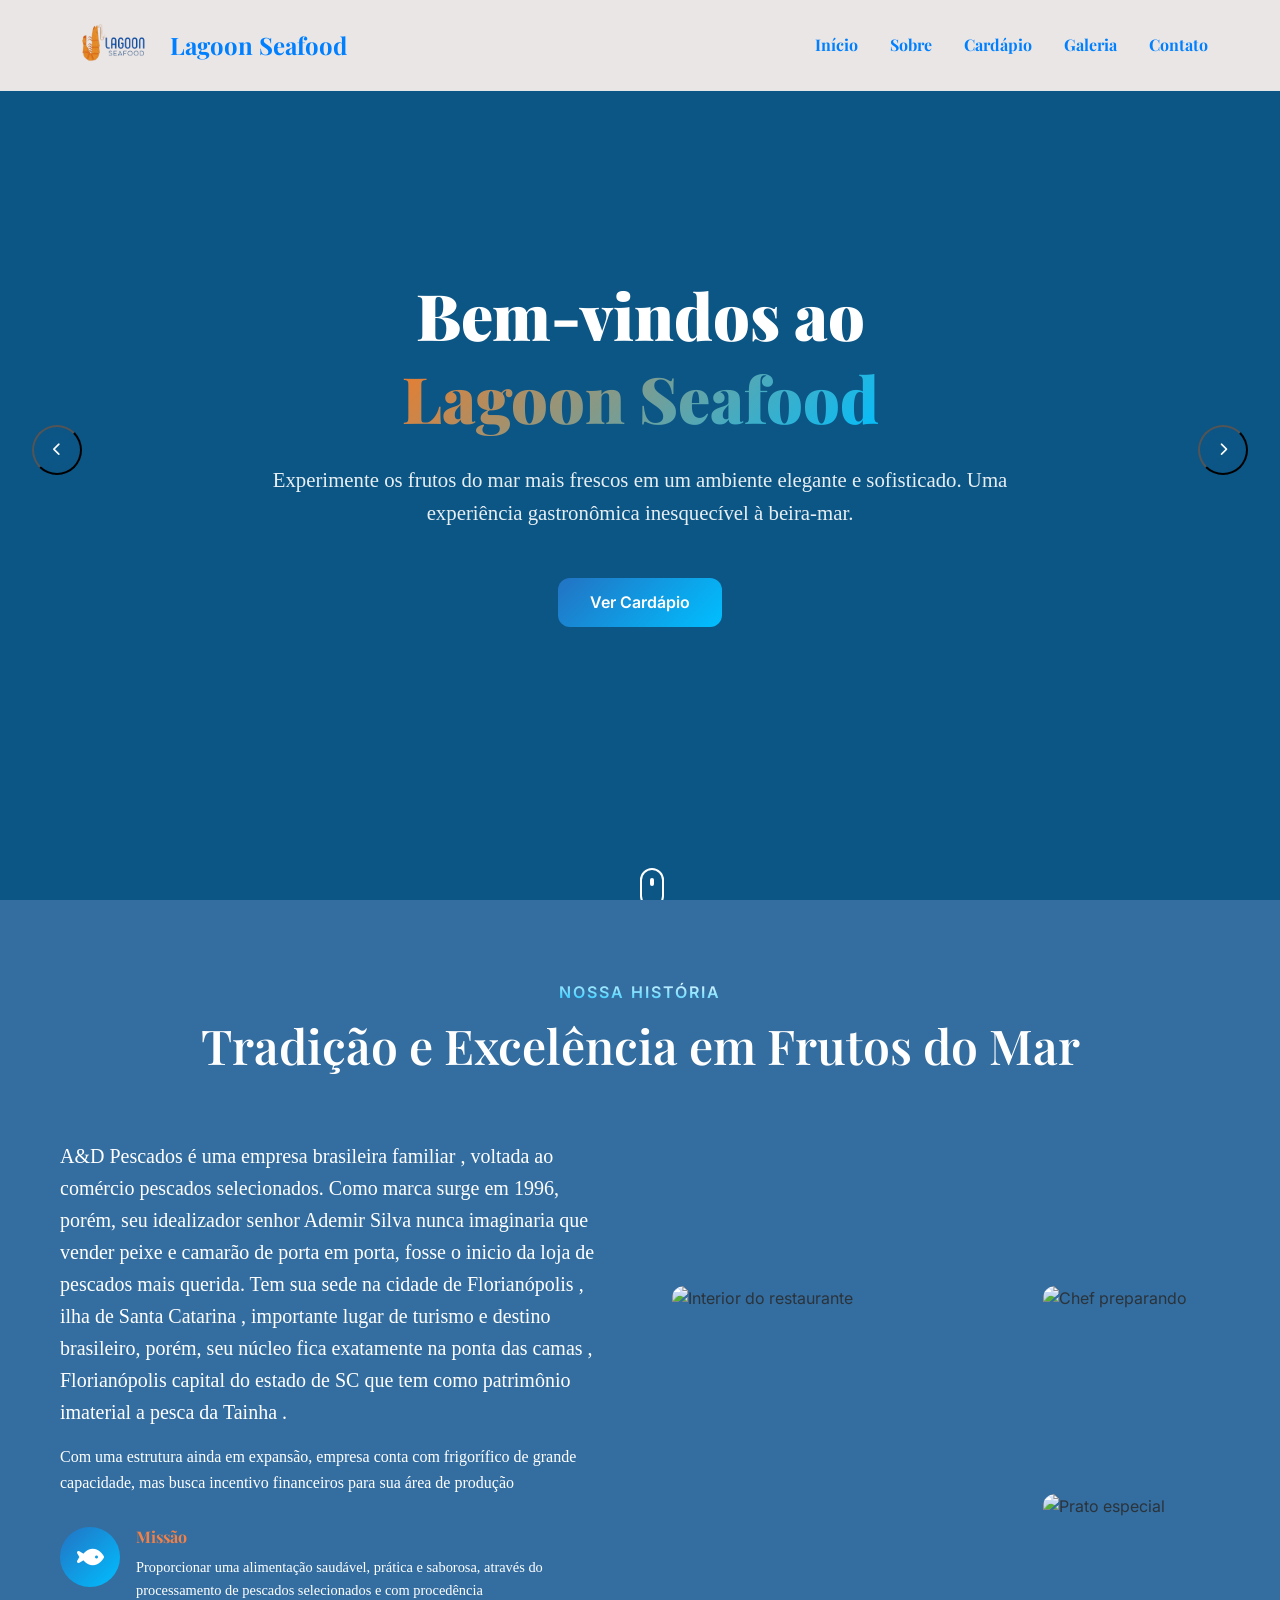
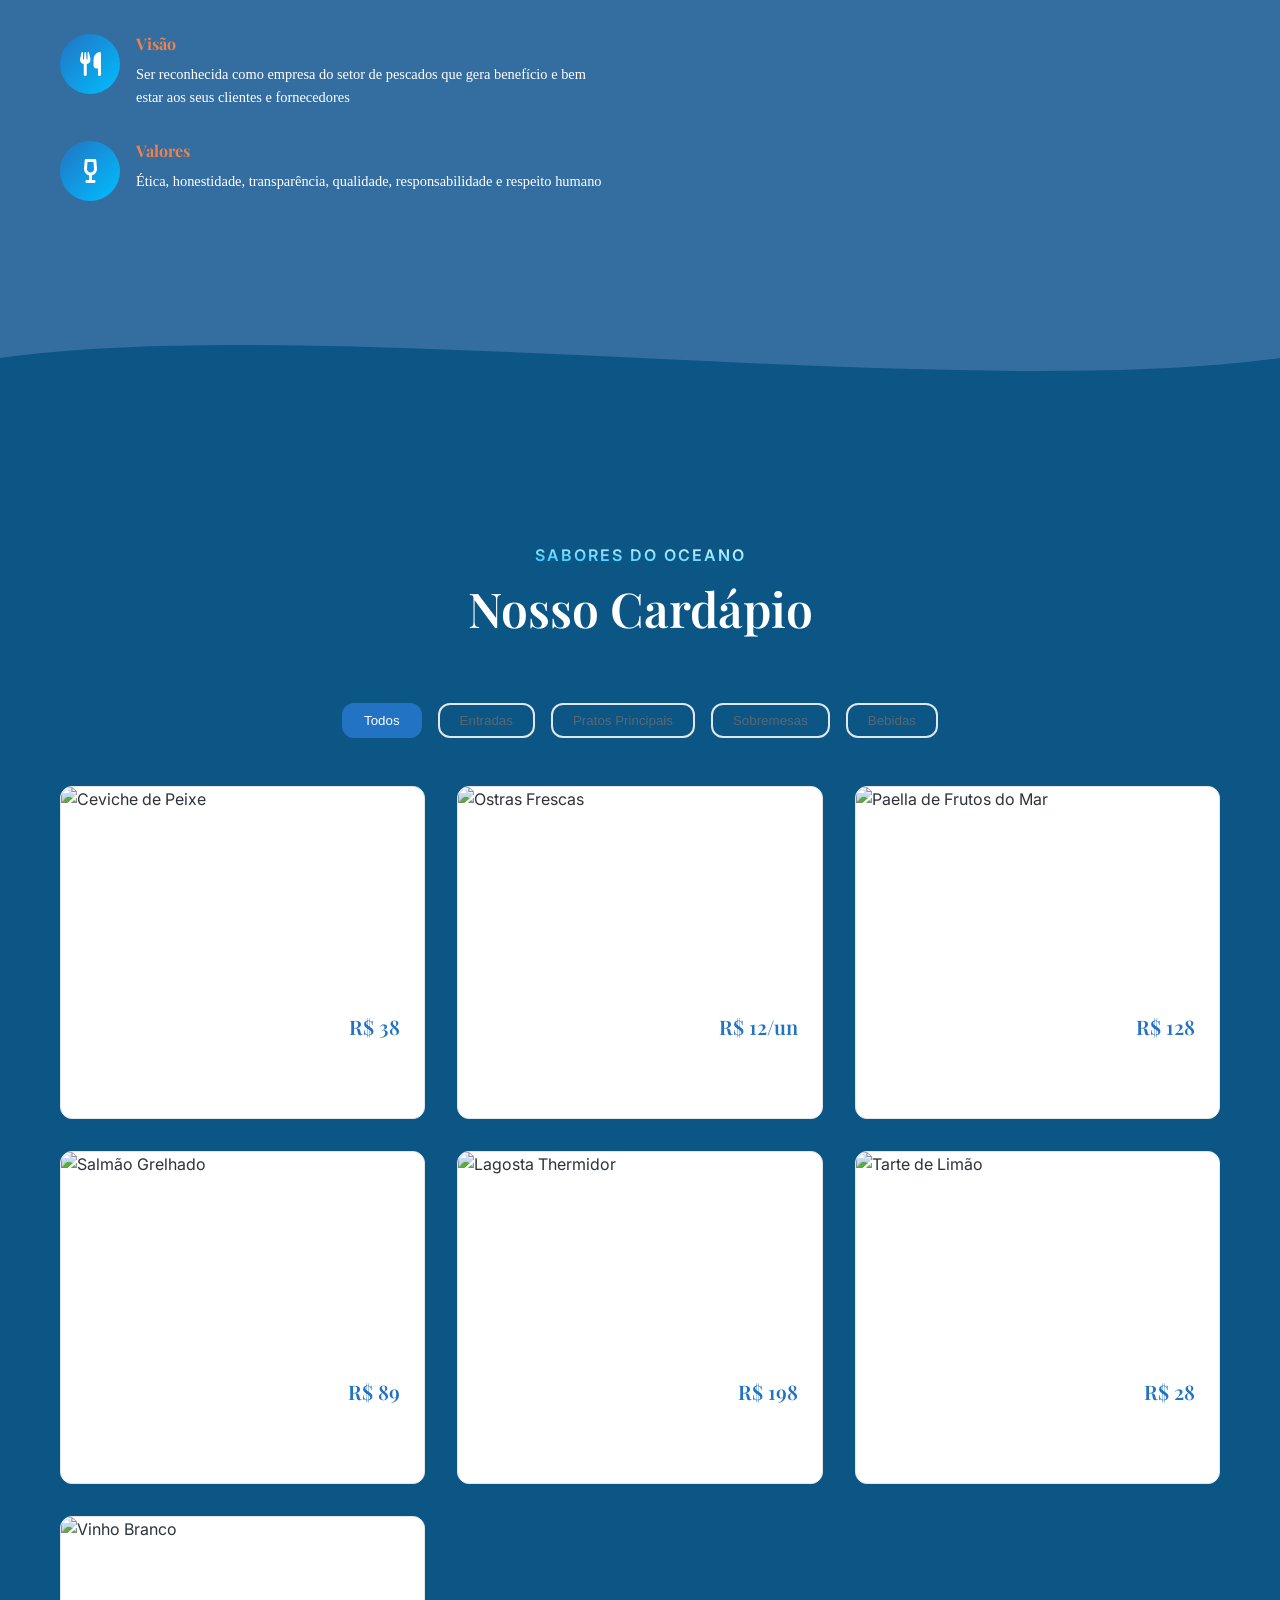
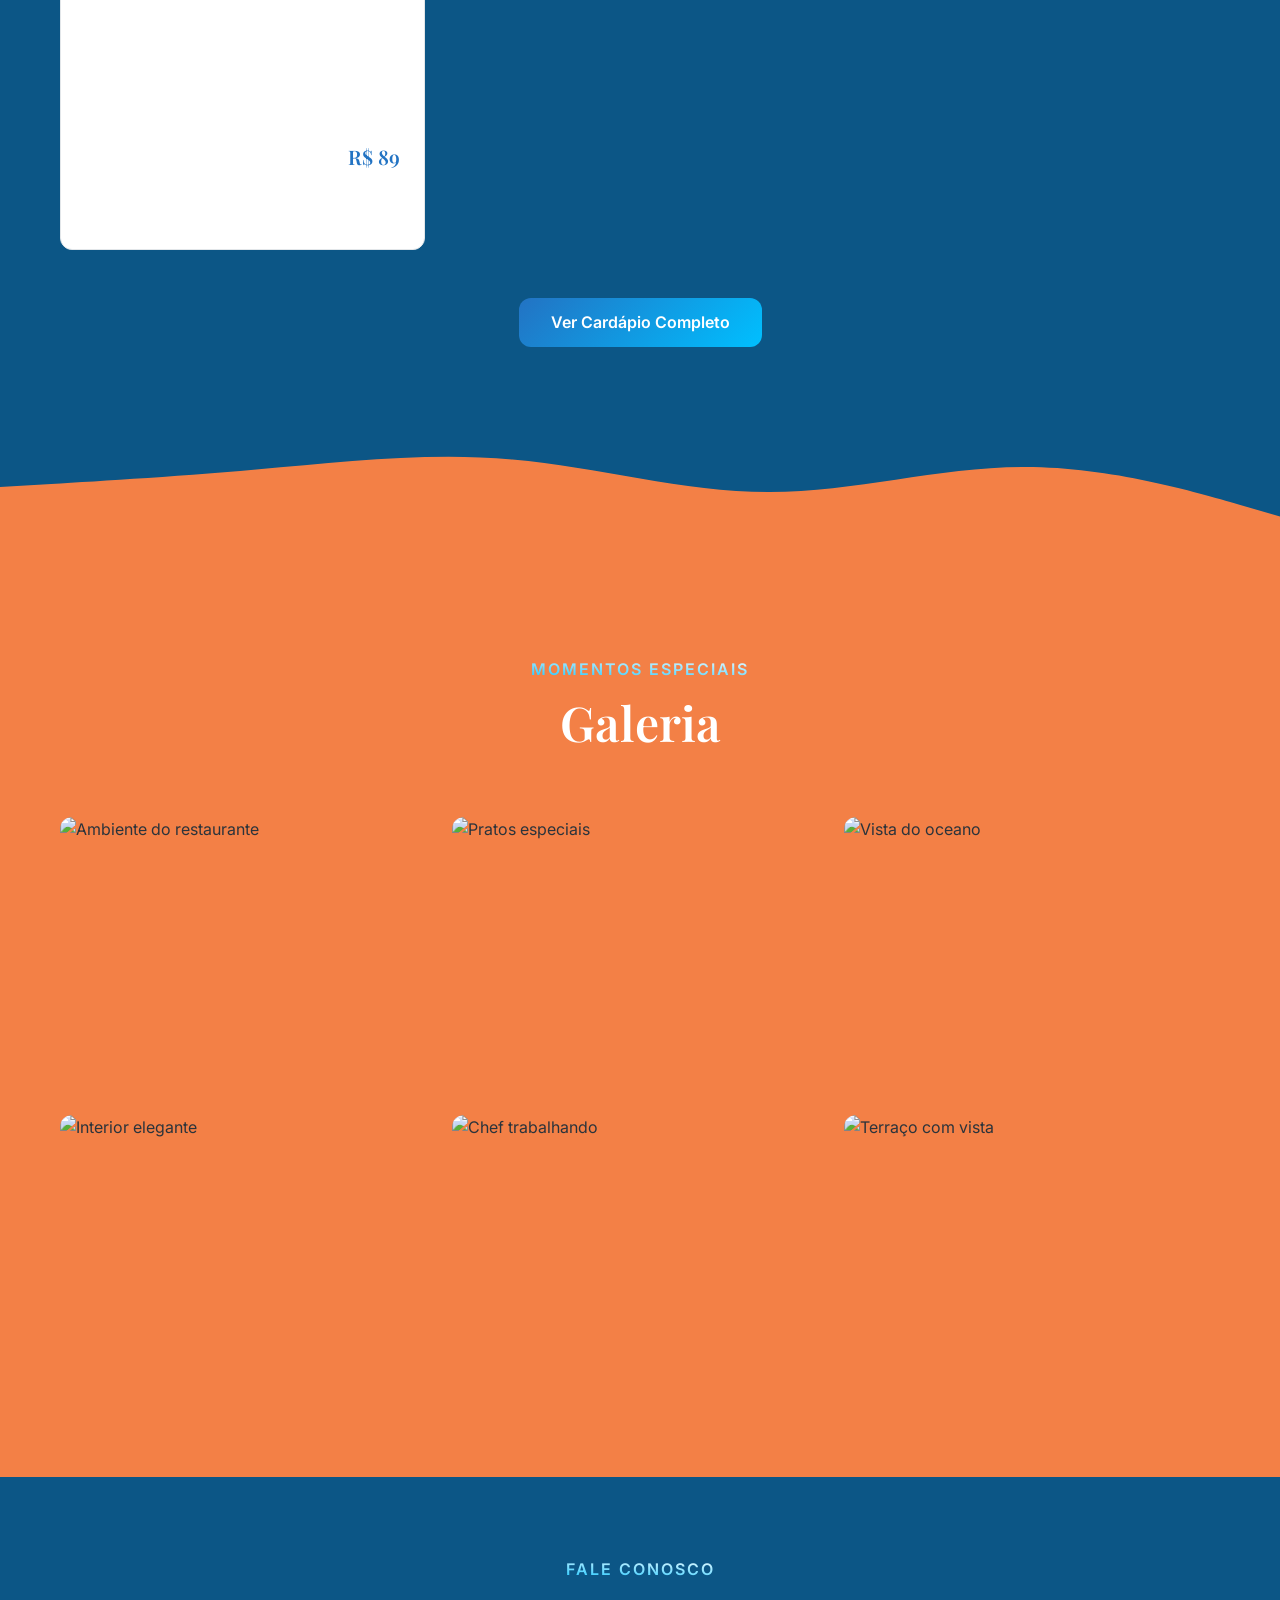
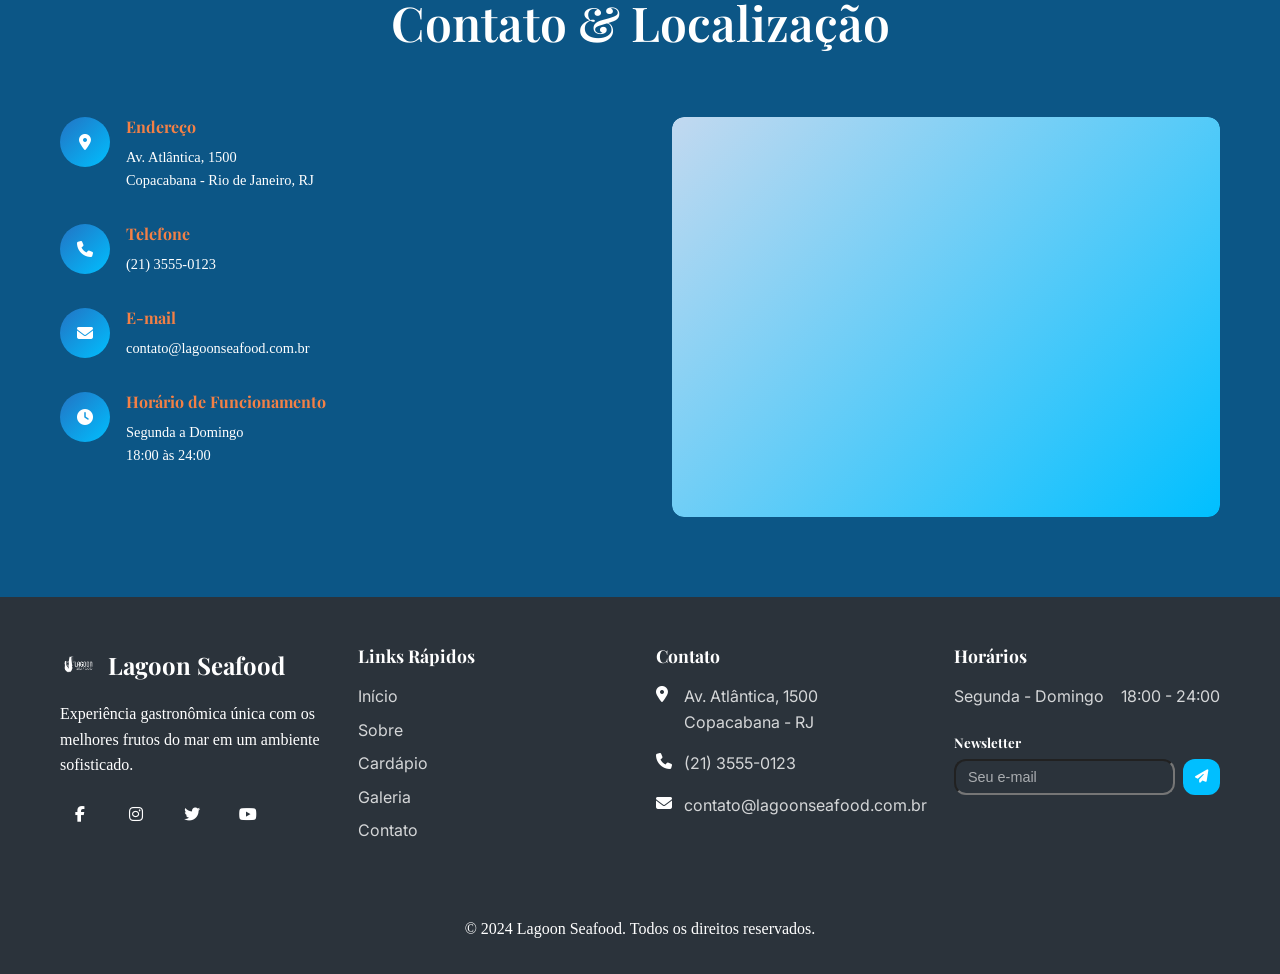
==== LagoonSeafood_1.5/index.html @ 3d6ae630 "Add files via upload" ====
<!DOCTYPE html>
<html lang="pt-BR">

<head>
    <meta charset="UTF-8">
    <meta name="viewport" content="width=device-width, initial-scale=1.0">
    <title>Lagoon Seafood - Restaurante de Frutos do Mar</title>
    <meta name="description"
        content="Lagoon Seafood - Os melhores frutos do mar frescos em um ambiente elegante e acolhedor.">

    <!-- Fonts -->
    <link rel="preconnect" href="https://fonts.googleapis.com">
    <link rel="preconnect" href="https://fonts.gstatic.com" crossorigin>
    <link
        href="https://fonts.googleapis.com/css2?family=Playfair+Display:wght@400;500;600;700&family=Inter:wght@300;400;500;600&display=swap"
        rel="stylesheet">

    <!-- Icons -->
    <link rel="stylesheet" href="https://cdnjs.cloudflare.com/ajax/libs/font-awesome/6.4.0/css/all.min.css">

    <!-- AOS Animation Library -->
    <link href="https://unpkg.com/aos@2.3.1/dist/aos.css" rel="stylesheet">

    <!-- Custom Styles -->
    <link rel="stylesheet" href="style.css">
</head>

<body>
    <!-- Loading Screen -->
    <div id="loading-screen">
        <div class="loading-content">
            <div class="loading-logo">
                <img src="LagoonLogo.png.png" alt="Lagoon Seafood">
            </div>
            <div class="loading-spinner"></div>
        </div>
    </div>

    <!-- Navigation -->
    <nav class="navbar" id="navbar">
        <div class="nav-container">
            <div class="nav-logo">
                <img src="LagoonLogo.png.png" alt="Lagoon Seafood">
                <span>Lagoon Seafood</span>
            </div>

            <ul class="nav-menu" id="nav-menu">
                <li class="nav-item">
                    <a href="#home" class="nav-link">Início</a>
                </li>
                <li class="nav-item">
                    <a href="#about" class="nav-link">Sobre</a>
                </li>
                <li class="nav-item">
                    <a href="#menu" class="nav-link">Cardápio</a>
                </li>
                <li class="nav-item">
                    <a href="#gallery" class="nav-link">Galeria</a>
                </li>
                <li class="nav-item">
                    <a href="#contact" class="nav-link">Contato</a>
                </li>

            </ul>

            <div class="hamburger" id="hamburger">
                <span class="bar"></span>
                <span class="bar"></span>
                <span class="bar"></span>
            </div>
        </div>
    </nav>

    <!-- Hero Section -->
    <section id="home" class="hero">
        <div class="hero-carousel">
            <div class="carousel-container">

                <div class="carousel-slide">
                    <div class="hero-bg"
                        style="background-image: url('https://images.unsplash.com/photo-1519708227418-c8fd9a32b7a2?ixlib=rb-1.2.1&auto=format&fit=crop&w=1350&q=80')">
                    </div>
                    <div class="hero-overlay"></div>
                </div>
                <div class="carousel-slide">
                    <div class="hero-bg"
                        style="background-image: url('https://images.unsplash.com/photo-1414235077428-338989a2e8c0?ixlib=rb-4.0.3&auto=format&fit=crop&w=1920&q=80')">
                    </div>
                    <div class="hero-overlay"></div>
                </div>
            </div>

            <div class="carousel-controls">
                <button class="carousel-btn prev-btn" id="prev-btn">
                    <i class="fas fa-chevron-left"></i>
                </button>
                <button class="carousel-btn next-btn" id="next-btn">
                    <i class="fas fa-chevron-right"></i>
                </button>
            </div>

            <div class="carousel-indicators">
                <span class="indicator active" data-slide="0"></span>
                <span class="indicator" data-slide="1"></span>
                <span class="indicator" data-slide="2"></span>
            </div>
        </div>

        <div class="hero-content">
            <div class="hero-text" data-aos="fade-up" data-aos-delay="200">
                <h1>Bem-vindos ao<br><span class="accent">Lagoon Seafood</span></h1>
                <p>Experimente os frutos do mar mais frescos em um ambiente elegante e sofisticado. Uma experiência
                    gastronômica inesquecível à beira-mar.</p>
                <div class="hero-buttons">
                    <a href="#menu" class="btn btn-primary">Ver Cardápio</a>
                </div>
            </div>
        </div>

        <div class="scroll-indicator" data-aos="fade-up" data-aos-delay="800">
            <div class="scroll-mouse">
                <div class="scroll-wheel"></div>
            </div>
        </div>
    </section>

    <!-- About Section -->
    <section id="about" class="about-section">
        <div class="container">
            <div class="section-header" data-aos="fade-up">
                <span class="section-subtitle">Nossa História</span>
                <h2>Tradição e Excelência em Frutos do Mar</h2>
            </div>

            <div class="about-content">
                <div class="about-text" data-aos="fade-right">
                    <p class="lead">A&D Pescados é uma empresa brasileira familiar , voltada ao comércio pescados
                        selecionados. Como marca surge em 1996, porém, seu idealizador senhor Ademir
                        Silva nunca imaginaria que vender peixe e camarão de porta em porta, fosse o
                        inicio da loja de pescados mais querida. Tem sua sede na cidade de Florianópolis ,
                        ilha de Santa Catarina , importante lugar de turismo e destino brasileiro, porém,
                        seu núcleo fica exatamente na ponta das camas , Florianópolis capital do estado de
                        SC que tem como patrimônio imaterial a pesca da Tainha .</p>

                    <p>Com uma estrutura ainda em expansão, empresa conta com frigorífico de grande
                        capacidade, mas busca incentivo financeiros para sua área de produção</p>

                    <div class="about-features">
                        <div class="feature-item">
                            <div class="feature-icon">
                                <i class="fas fa-fish"></i>
                            </div>
                            <div class="feature-content">
                                <h4>Missão</h4>
                                <p>Proporcionar uma alimentação saudável, prática e saborosa, através do processamento
                                    de pescados
                                    selecionados e com procedência</p>
                            </div>
                        </div>



                        <div class="feature-item">
                            <div class="feature-icon">
                                <i class="fas fa-utensils"></i>
                            </div>
                            <div class="feature-content">
                                <h4>Visão</h4>
                                <p>Ser reconhecida como empresa do setor de pescados que gera benefício e bem estar aos
                                    seus clientes e
                                    fornecedores</p>
                            </div>
                        </div>

                        <div class="feature-item">
                            <div class="feature-icon">
                                <i class="fas fa-wine-glass-alt"></i>
                            </div>
                            <div class="feature-content">
                                <h4>Valores</h4>
                                <p>Ética, honestidade, transparência, qualidade, responsabilidade e respeito humano</p>
                            </div>
                        </div>
                    </div>
                </div>


                <div class="about-images" data-aos="fade-left">
                    <div class="image-grid">
                        <div class="image-item large">
                            <img src="https://images.unsplash.com/photo-1517248135467-4c7edcad34c4?ixlib=rb-4.0.3&auto=format&fit=crop&w=600&q=80"
                                alt="Interior do restaurante">
                        </div>
                        <div class="image-item">
                            <img src="https://images.unsplash.com/photo-1571091718767-18b5b1457add?ixlib=rb-4.0.3&auto=format&fit=crop&w=400&q=80"
                                alt="Chef preparando">
                        </div>
                        <div class="image-item">
                            <img src="https://images.unsplash.com/photo-1544025162-d76694265947?ixlib=rb-4.0.3&auto=format&fit=crop&w=400&q=80"
                                alt="Prato especial">
                        </div>
                    </div>
                </div>
            </div>
        </div>
    </section>


    <!-- <div class="wave-container">
        <svg xmlns="http://www.w3.org/2000/svg" viewBox="0 0 1440 320" preserveAspectRatio="none">
            <path fill="#0c5686" fill-opacity="1"
                d="M0,192L48,197.3C96,203,192,213,288,229.3C384,245,480,267,576,250.7C672,235,768,181,864,181.3C960,181,1056,235,1152,234.7C1248,235,1344,181,1392,154.7L1440,128L1440,320L1392,320C1344,320,1248,320,1152,320C1056,320,960,320,864,320C768,320,672,320,576,320C480,320,384,320,288,320C192,320,96,320,48,320L0,320Z">
            </path>
        </svg>
    </div> -->
    <div class="ocean">
        <div class="wave-wrapper">
            <svg class="wave" viewBox="0 0 1200 100" preserveAspectRatio="none">
                <path d="M0,30 C300,0 900,60 1200,30 V100 H0 Z" fill="#0c5686" />
            </svg>
            <svg class="wave" viewBox="0 0 1200 100" preserveAspectRatio="none">
                <path d="M0,30 C300,0 900,60 1200,30 V100 H0 Z" fill="#0c5686" />
            </svg>
        </div>
    </div>

    <!-- Menu Section -->
    <section id="menu" class="menu-section">
        <div class="container">
            <div class="section-header" data-aos="fade-up">
                <span class="section-subtitle">Sabores do Oceano</span>
                <h2>Nosso Cardápio</h2>
            </div>

            <div class="menu-filters" data-aos="fade-up" data-aos-delay="200">
                <button class="filter-btn active" data-filter="all">Todos</button>
                <button class="filter-btn" data-filter="appetizers">Entradas</button>
                <button class="filter-btn" data-filter="mains">Pratos Principais</button>
                <button class="filter-btn" data-filter="desserts">Sobremesas</button>
                <button class="filter-btn" data-filter="drinks">Bebidas</button>
            </div>

            <div class="menu-grid" id="menu-grid">
                <!-- Entradas -->
                <div class="menu-item" data-category="appetizers" data-aos="fade-up">
                    <div class="menu-image">
                        <img src="https://images.unsplash.com/photo-1565299624946-b28f40a0ca4b?ixlib=rb-4.0.3&auto=format&fit=crop&w=400&q=80"
                            alt="Ceviche de Peixe">
                    </div>
                    <div class="menu-content">
                        <div class="menu-header">
                            <h3>Ceviche de Peixe</h3>
                            <span class="price">R$ 38</span>
                        </div>
                        <p>Peixe fresco marinado em limão, cebola roxa, pimenta e coentro</p>
                    </div>
                </div>

                <div class="menu-item" data-category="appetizers" data-aos="fade-up" data-aos-delay="100">
                    <div class="menu-image">
                        <img src="https://images.unsplash.com/photo-1559847844-5315695dadae?ixlib=rb-4.0.3&auto=format&fit=crop&w=400&q=80"
                            alt="Ostras Frescas">
                    </div>
                    <div class="menu-content">
                        <div class="menu-header">
                            <h3>Ostras Frescas</h3>
                            <span class="price">R$ 12/un</span>
                        </div>
                        <p>Ostras selecionadas servidas com molho mignonette e limão</p>
                    </div>
                </div>

                <!-- Pratos Principais -->
                <div class="menu-item" data-category="mains" data-aos="fade-up" data-aos-delay="200">
                    <div class="menu-image">
                        <img src="https://images.unsplash.com/photo-1558618047-3c8c76ca7d13?ixlib=rb-4.0.3&auto=format&fit=crop&w=400&q=80"
                            alt="Paella de Frutos do Mar">
                    </div>
                    <div class="menu-content">
                        <div class="menu-header">
                            <h3>Paella de Frutos do Mar</h3>
                            <span class="price">R$ 128</span>
                        </div>
                        <p>Arroz bomba com camarões, lulas, mexilhões e açafrão</p>
                    </div>
                </div>

                <div class="menu-item" data-category="mains" data-aos="fade-up" data-aos-delay="300">
                    <div class="menu-image">
                        <img src="https://images.unsplash.com/photo-1535399831218-d5bd36d1a6b3?ixlib=rb-4.0.3&auto=format&fit=crop&w=400&q=80"
                            alt="Salmão Grelhado">
                    </div>
                    <div class="menu-content">
                        <div class="menu-header">
                            <h3>Salmão Grelhado</h3>
                            <span class="price">R$ 89</span>
                        </div>
                        <p>Salmão fresco grelhado com risotto de limão siciliano e aspargos</p>
                    </div>
                </div>

                <div class="menu-item" data-category="mains" data-aos="fade-up" data-aos-delay="400">
                    <div class="menu-image">
                        <img src="https://images.unsplash.com/photo-1632778149955-e80f8ceca2e8?ixlib=rb-4.0.3&auto=format&fit=crop&w=400&q=80"
                            alt="Lagosta Thermidor">
                    </div>
                    <div class="menu-content">
                        <div class="menu-header">
                            <h3>Lagosta Thermidor</h3>
                            <span class="price">R$ 198</span>
                        </div>
                        <p>Lagosta gratinada com molho cremoso de conhaque e queijo gruyère</p>
                    </div>
                </div>

                <!-- Sobremesas -->
                <div class="menu-item" data-category="desserts" data-aos="fade-up" data-aos-delay="500">
                    <div class="menu-image">
                        <img src="https://images.unsplash.com/photo-1551024506-0bccd828d307?ixlib=rb-4.0.3&auto=format&fit=crop&w=400&q=80"
                            alt="Tarte de Limão">
                    </div>
                    <div class="menu-content">
                        <div class="menu-header">
                            <h3>Tarte de Limão</h3>
                            <span class="price">R$ 28</span>
                        </div>
                        <p>Torta crocante com creme de limão e merengue italiano</p>
                    </div>
                </div>

                <!-- Bebidas -->
                <div class="menu-item" data-category="drinks" data-aos="fade-up" data-aos-delay="600">
                    <div class="menu-image">
                        <img src="https://images.unsplash.com/photo-1587223962930-cb7f31384c19?ixlib=rb-4.0.3&auto=format&fit=crop&w=400&q=80"
                            alt="Vinho Branco">
                    </div>
                    <div class="menu-content">
                        <div class="menu-header">
                            <h3>Vinho Branco Seleção</h3>
                            <span class="price">R$ 89</span>
                        </div>
                        <p>Seleção especial de vinhos brancos que harmonizam perfeitamente</p>
                    </div>
                </div>
            </div>

            <div class="menu-cta" data-aos="fade-up" data-aos-delay="700">
                <a href="#" class="btn btn-primary">Ver Cardápio Completo</a>
            </div>
        </div>
    </section>

    <!-- Ondas no final do site (antes do footer) -->
    <div class="wave-container wave-container-galeria">
        <svg xmlns="http://www.w3.org/2000/svg" viewBox="0 0 1440 320" preserveAspectRatio="none">
            <path fill="#0c5686" fill-opacity="1"
                d="M0,192L48,197.3C96,203,192,213,288,229.3C384,245,480,267,576,250.7C672,235,768,181,864,181.3C960,181,1056,235,1152,234.7C1248,235,1344,181,1392,154.7L1440,128L1440,320L1392,320C1344,320,1248,320,1152,320C1056,320,960,320,864,320C768,320,672,320,576,320C480,320,384,320,288,320C192,320,96,320,48,320L0,320Z">
            </path>
        </svg>
    </div>

    <!-- Gallery Section -->
    <section id="gallery" class="gallery-section">
        <div class="container">
            <div class="section-header" data-aos="fade-up">
                <span class="section-subtitle">Momentos Especiais</span>
                <h2>Galeria</h2>
            </div>

            <div class="gallery-grid" data-aos="fade-up" data-aos-delay="200">
                <div class="gallery-item" data-aos="zoom-in" data-aos-delay="100">
                    <img src="https://images.unsplash.com/photo-1414235077428-338989a2e8c0?ixlib=rb-4.0.3&auto=format&fit=crop&w=400&q=80"
                        alt="Ambiente do restaurante">
                    <div class="gallery-overlay">
                        <i class="fas fa-search-plus"></i>
                    </div>
                </div>

                <div class="gallery-item" data-aos="zoom-in" data-aos-delay="200">
                    <img src="https://images.unsplash.com/photo-1551218808-94e220e084d2?ixlib=rb-4.0.3&auto=format&fit=crop&w=400&q=80"
                        alt="Pratos especiais">
                    <div class="gallery-overlay">
                        <i class="fas fa-search-plus"></i>
                    </div>
                </div>

                <div class="gallery-item" data-aos="zoom-in" data-aos-delay="300">
                    <img src="https://images.unsplash.com/photo-1559329007-40df8cd54bbd?ixlib=rb-4.0.3&auto=format&fit=crop&w=400&q=80"
                        alt="Vista do oceano">
                    <div class="gallery-overlay">
                        <i class="fas fa-search-plus"></i>
                    </div>
                </div>

                <div class="gallery-item" data-aos="zoom-in" data-aos-delay="400">
                    <img src="https://images.unsplash.com/photo-1517248135467-4c7edcad34c4?ixlib=rb-4.0.3&auto=format&fit=crop&w=400&q=80"
                        alt="Interior elegante">
                    <div class="gallery-overlay">
                        <i class="fas fa-search-plus"></i>
                    </div>
                </div>

                <div class="gallery-item" data-aos="zoom-in" data-aos-delay="500">
                    <img src="https://images.unsplash.com/photo-1544025162-d76694265947?ixlib=rb-4.0.3&auto=format&fit=crop&w=400&q=80"
                        alt="Chef trabalhando">
                    <div class="gallery-overlay">
                        <i class="fas fa-search-plus"></i>
                    </div>
                </div>

                <div class="gallery-item" data-aos="zoom-in" data-aos-delay="600">
                    <img src="https://images.unsplash.com/photo-1571091718767-18b5b1457add?ixlib=rb-4.0.3&auto=format&fit=crop&w=400&q=80"
                        alt="Terraço com vista">
                    <div class="gallery-overlay">
                        <i class="fas fa-search-plus"></i>
                    </div>
                </div>
            </div>
        </div>
    </section>

    <!-- Contact & Reservation Section -->
    <section id="contact" class="contact-section">
        <div class="container">
            <div class="section-header" data-aos="fade-up">
                <span class="section-subtitle">Fale Conosco</span>
                <h2>Contato & Localização</h2>
            </div>

            <div class="contact-content">
                <div class="contact-info" data-aos="fade-right">
                    <div class="info-item">
                        <div class="info-icon">
                            <i class="fas fa-map-marker-alt"></i>
                        </div>
                        <div class="info-content">
                            <h4>Endereço</h4>
                            <p>Av. Atlântica, 1500<br>Copacabana - Rio de Janeiro, RJ</p>
                        </div>
                    </div>

                    <div class="info-item">
                        <div class="info-icon">
                            <i class="fas fa-phone"></i>
                        </div>
                        <div class="info-content">
                            <h4>Telefone</h4>
                            <p>(21) 3555-0123</p>
                        </div>
                    </div>

                    <div class="info-item">
                        <div class="info-icon">
                            <i class="fas fa-envelope"></i>
                        </div>
                        <div class="info-content">
                            <h4>E-mail</h4>
                            <p>contato@lagoonseafood.com.br</p>
                        </div>
                    </div>

                    <div class="info-item">
                        <div class="info-icon">
                            <i class="fas fa-clock"></i>
                        </div>
                        <div class="info-content">
                            <h4>Horário de Funcionamento</h4>
                            <p>Segunda a Domingo<br>18:00 às 24:00</p>
                        </div>
                    </div>
                </div>

                <div class="contact-map" data-aos="fade-left">
                    <div id="map"></div>
                </div>
            </div>
        </div>
    </section>


    <!-- Footer -->
    <footer class="footer">
        <div class="container">
            <div class="footer-content">
                <div class="footer-section">
                    <div class="footer-logo">
                        <img src="LagoonLogo.png.png" alt="Lagoon Seafood">
                        <span>Lagoon Seafood</span>
                    </div>
                    <p>Experiência gastronômica única com os melhores frutos do mar em um ambiente sofisticado.</p>
                    <div class="social-links">
                        <a href="#" class="social-link"><i class="fab fa-facebook-f"></i></a>
                        <a href="#" class="social-link"><i class="fab fa-instagram"></i></a>
                        <a href="#" class="social-link"><i class="fab fa-twitter"></i></a>
                        <a href="#" class="social-link"><i class="fab fa-youtube"></i></a>
                    </div>
                </div>

                <div class="footer-section">
                    <h4>Links Rápidos</h4>
                    <ul>
                        <li><a href="#home">Início</a></li>
                        <li><a href="#about">Sobre</a></li>
                        <li><a href="#menu">Cardápio</a></li>
                        <li><a href="#gallery">Galeria</a></li>
                        <li><a href="#contact">Contato</a></li>
                    </ul>
                </div>

                <div class="footer-section">
                    <h4>Contato</h4>
                    <div class="contact-item">
                        <i class="fas fa-map-marker-alt"></i>
                        <span>Av. Atlântica, 1500<br>Copacabana - RJ</span>
                    </div>
                    <div class="contact-item">
                        <i class="fas fa-phone"></i>
                        <span>(21) 3555-0123</span>
                    </div>
                    <div class="contact-item">
                        <i class="fas fa-envelope"></i>
                        <span>contato@lagoonseafood.com.br</span>
                    </div>
                </div>

                <div class="footer-section">
                    <h4>Horários</h4>
                    <div class="hours-item">
                        <span class="day">Segunda - Domingo</span>
                        <span class="time">18:00 - 24:00</span>
                    </div>
                    <div class="newsletter">
                        <h5>Newsletter</h5>
                        <form class="newsletter-form">
                            <input type="email" placeholder="Seu e-mail">
                            <button type="submit"><i class="fas fa-paper-plane"></i></button>
                        </form>
                    </div>
                </div>
            </div>

            <div class="footer-bottom">
                <p>&copy; 2024 Lagoon Seafood. Todos os direitos reservados.</p>
            </div>
        </div>
    </footer>

    <!-- Lightbox Modal -->
    <div id="lightbox-modal" class="lightbox-modal">
        <div class="lightbox-content">
            <span class="lightbox-close">&times;</span>
            <img id="lightbox-image" src="" alt="">
            <div class="lightbox-nav">
                <button class="lightbox-prev">&#10094;</button>
                <button class="lightbox-next">&#10095;</button>
            </div>
        </div>
    </div>

    <!-- Scripts -->
    <script src="https://unpkg.com/aos@2.3.1/dist/aos.js"></script>
    <script src="script.js"></script>

</body>

</html>
---- LagoonSeafood_1.5/style.css ----
/* CSS Custom Properties */
:root {
    /* Colors */
    --primary: 210 70% 45%;
    /* Deep Ocean Blue */
    --primary-dark: 210 80% 35%;
    --primary-light: 210 60% 85%;
    --secondary: 195 100% 50%;
    /* Aqua */
    --accent: 25 85% 55%;
    /* Coral */
    --background: 210 11% 98%;
    /* #F5F7FA */
    --surface: 0 0% 100%;
    /* Pure White */
    --text-primary: 210 15% 20%;
    /* Dark Blue Gray */
    --text-secondary: 210 10% 40%;
    --text-muted: 210 8% 60%;
    --border: 210 15% 90%;
    --shadow: 210 25% 15%;

    /* Typography */
    --font-primary: 'Playfair Display', serif;
    --font-secondary: 'Inter', sans-serif;

    /* Spacing */
    --container-max-width: 1200px;
    --section-padding: 80px;
    --border-radius: 12px;
    --border-radius-lg: 24px;

    /* Transitions */
    --transition: all 0.3s cubic-bezier(0.4, 0, 0.2, 1);
    --transition-slow: all 0.6s cubic-bezier(0.4, 0, 0.2, 1);

    /* Shadows */
    --shadow-sm: 0 2px 8px hsla(var(--shadow), 0.1);
    --shadow-md: 0 4px 16px hsla(var(--shadow), 0.15);
    --shadow-lg: 0 8px 32px hsla(var(--shadow), 0.2);
    --shadow-xl: 0 16px 64px hsla(var(--shadow), 0.25);
}

/* Reset and Base Styles */
* {
    margin: 0;
    padding: 0;
    box-sizing: border-box;
}

html {
    scroll-behavior: smooth;
    font-size: 16px;
}

body {
    font-family: var(--font-secondary);
    line-height: 1.6;
    color: hsl(var(--text-primary));
    background-color: hsl(var(--background));
    overflow-x: hidden;
}

.container {
    max-width: var(--container-max-width);
    margin: 0 auto;
    padding: 0 20px;
}

/* Typography */
h1,
h2,
h3,
h4,
h5,
h6 {
    font-family: var(--font-primary);
    line-height: 1.3;
    color: white;
    margin-bottom: 1rem;
}

h1 {
    font-size: clamp(2.5rem, 5vw, 4rem);
    font-weight: 1000;
}

h2 {
    font-size: clamp(2rem, 4vw, 3rem);
    font-weight: 600;
}

h3 {
    font-size: clamp(1.5rem, 3vw, 2rem);
    font-weight: 600;
}

p {
    margin-bottom: 1rem;
    color: white;
    font-family: sadi sans;

}

.lead {
    font-size: 1.25rem;
    font-weight: 500;
    color: white;
}

/* Buttons */
.btn {
    display: inline-flex;
    align-items: center;
    justify-content: center;
    padding: 12px 32px;
    border: none;
    border-radius: var(--border-radius);
    font-weight: 600;
    text-decoration: none;
    text-align: center;
    cursor: pointer;
    transition: var(--transition);
    position: relative;
    overflow: hidden;
    min-width: 140px;
}

.btn-primary {
    background: linear-gradient(135deg, hsl(var(--primary)) 0%, hsl(var(--secondary)) 100%);
    color: white;
    box-shadow: var(--shadow-md);
}

.btn-primary:hover {
    transform: translateY(-2px);
    box-shadow: var(--shadow-lg);
}

.btn-outline {
    background: transparent;
    color: hsl(var(--primary));
    border: 2px solid hsl(var(--primary));
}

.btn-outline:hover {
    background: hsl(var(--primary));
    color: white;
    transform: translateY(-2px);
}

.btn-full {
    width: 100%;
}

/* Loading Screen */
#loading-screen {
    position: fixed;
    top: 0;
    left: 0;
    width: 100%;
    height: 100%;
    background: hsl(var(--surface));
    display: flex;
    justify-content: center;
    align-items: center;
    z-index: 9999;
    transition: opacity 0.5s ease, visibility 0.5s ease;
}

#loading-screen.hidden {
    opacity: 0;
    visibility: hidden;
}

.loading-content {
    text-align: center;
}

.loading-logo img {
    width: 80px;
    height: 80px;
    margin-bottom: 20px;
    animation: pulse 2s infinite;
}

.loading-spinner {
    width: 40px;
    height: 40px;
    border: 4px solid hsl(var(--primary-light));
    border-top: 4px solid hsl(var(--primary));
    border-radius: 50%;
    animation: spin 1s linear infinite;
    margin: 0 auto;
}

@keyframes spin {
    0% {
        transform: rotate(0deg);
    }

    100% {
        transform: rotate(360deg);
    }
}

@keyframes pulse {

    0%,
    100% {
        opacity: 1;
    }

    50% {
        opacity: 0.7;
    }
}

/* Navigation */
.navbar {
    position: fixed;
    top: 0;
    left: 0;
    width: 100%;
    background: hsla(var(--surface), 0.95);
    backdrop-filter: blur(10px);
    z-index: 1000;
    transition: var(--transition);
    border-bottom: 1px solid hsl(var(--border));
    background-color: rgb(235, 230, 230);
}

.navbar.scrolled {
    box-shadow: var(--shadow-md);
}

.nav-container {
    display: flex;
    justify-content: space-between;
    align-items: center;
    padding: 0rem 2rem;
    max-width: var(--container-max-width);
    margin: 0 auto;
}

.nav-logo {
    display: flex;
    align-items: center;
    gap: 0.5rem;
    font-family: var(--font-primary);
    font-size: 1.5rem;
    font-weight: 700;
    color: hsl(210deg 100% 50%);
}

.nav-logo img {
    width: 90px;
    height: 90px;
}

.nav-menu {
    display: flex;
    list-style: none;
    gap: 2rem;
    align-items: center;
}

.nav-link {
    text-decoration: none;
    color: hsl(210deg 100% 50%);
    font-weight: 700;
    transition: var(--transition);
    position: relative;
    font-family: var(--font-primary);

}

.nav-link:hover {
    color: hsl(var(--primary));
}

.nav-link::after {
    content: '';
    position: absolute;
    bottom: -5px;
    left: 0;
    width: 0;
    height: 2px;
    background: hsl(var(--primary));
    transition: var(--transition);
}

.nav-link:hover::after {
    width: 100%;
}

.nav-cta {
    background: linear-gradient(135deg, hsl(var(--primary)) 0%, hsl(var(--secondary)) 100%);
    color: white !important;
    padding: 8px 20px;
    border-radius: var(--border-radius);
}

.nav-cta:hover {
    transform: translateY(-2px);
    box-shadow: var(--shadow-md);
}

.nav-cta::after {
    display: none;
}

.hamburger {
    display: none;
    flex-direction: column;
    cursor: pointer;
    gap: 4px;
}

.bar {
    width: 25px;
    height: 3px;
    background: hsl(var(--text-primary));
    transition: var(--transition);
}

/* Hero Section */
.hero {
    position: relative;
    height: 100vh;
    overflow: hidden;
    display: flex;
    align-items: center;
    justify-content: center;
}

.hero-carousel {
    position: absolute;
    top: 0;
    left: 0;
    width: 100%;
    height: 100%;
}

.carousel-container {
    position: relative;
    width: 100%;
    height: 100%;
}

.carousel-slide {
    position: absolute;
    top: 0;
    left: 0;
    width: 100%;
    height: 100%;
    opacity: 0;
    transition: opacity 1s ease-in-out;
}

.carousel-slide.active {
    opacity: 1;
}

.hero-bg {
    width: 100%;
    height: 100%;
    background-size: cover;
    background-position: center;
    background-repeat: no-repeat;
}

.hero-overlay {
    position: absolute;
    top: 0;
    left: 0;
    width: 100%;
    height: 100%;
    background: linear-gradient(135deg,
            hsla(var(--primary), 0.7) 0%,
            hsla(var(--secondary), 0.5) 100%);
}

.hero-content {
    position: relative;
    z-index: 2;
    text-align: center;
    color: white;
    max-width: 800px;
    padding: 0 2rem;
}

.hero-text h1 {
    color: white;
    margin-bottom: 1.5rem;
}

.hero-text .accent {
    background: linear-gradient(135deg, hsl(var(--accent)) 0%, hsl(var(--secondary)) 100%);
    -webkit-background-clip: text;
    -webkit-text-fill-color: transparent;
    background-clip: text;
}

.hero-text p {
    font-size: 1.30rem;
    margin-bottom: 3rem;
    color: rgba(255, 255, 255, 0.9);

}

.hero-buttons {
    display: flex;
    gap: 1rem;
    justify-content: center;
    flex-wrap: wrap;
}

.carousel-controls {
    position: absolute;
    top: 50%;
    transform: translateY(-50%);
    width: 100%;
    display: flex;
    justify-content: space-between;
    padding: 0 2rem;
    z-index: 3;
}

.carousel-btn {
    background: hsla(var(--surface), 0.2);
    border: 2px solid hsla(255, 255, 255, 0.3);
    color: white;
    width: 50px;
    height: 50px;
    border-radius: 50%;
    display: flex;
    align-items: center;
    justify-content: center;
    cursor: pointer;
    transition: var(--transition);
    backdrop-filter: blur(10px);
}

.carousel-btn:hover {
    background: hsla(var(--surface), 0.3);
    border-color: hsla(255, 255, 255, 0.5);
    transform: scale(1.1);
}



.indicator {
    width: 12px;
    height: 12px;
    border-radius: 50%;
    background: hsla(255, 255, 255, 0.5);
    cursor: pointer;
    transition: var(--transition);
}

.indicator.active {
    background: white;
    transform: scale(1.2);
}

.scroll-indicator {
    position: absolute;
    bottom: 2rem;
    left: 50%;
    transform: translateX(-50%);
    color: white;
    text-align: center;
    z-index: 3;
}

.scroll-mouse {
    width: 24px;
    height: 40px;
    border: 2px solid white;
    border-radius: 12px;
    margin: 0 auto 0.5rem;
    position: fixed;
}

.scroll-wheel {
    width: 4px;
    height: 8px;
    background: white;
    border-radius: 2px;
    position: absolute;
    top: 8px;
    left: 50%;
    transform: translateX(-50%);
    animation: scroll 2s infinite;
}

@keyframes scroll {

    0%,
    20% {
        transform: translateX(-50%) translateY(0);
        opacity: 1;
    }

    100% {
        transform: translateX(-50%) translateY(16px);
        opacity: 0;
    }
}

/* Section Styles */
section {
    padding: var(--section-padding) 0;
    background-color: #0c5686;

}


.section-header {
    text-align: center;
    margin-bottom: 4rem;

}

.section-subtitle {
    display: inline-block;
    background: linear-gradient(183deg, hsl(184deg 0% 100%) 0%, hsl(var(--secondary)) 100%);
    -webkit-background-clip: text;
    -webkit-text-fill-color: transparent;
    background-clip: text;
    font-weight: 600;
    font-size: 1rem;
    text-transform: uppercase;
    letter-spacing: 2px;
    margin-bottom: 0.5rem;
}


/* About Section */
.ocean {
    position: relative;
    height: 150px;
    background: #346ea0;
    overflow: hidden;
}

/* Wrapper com largura 200vw (2x a tela) para looping contínuo */
.wave-wrapper {
    position: absolute;
    bottom: 0;
    width: 200vw;
    height: 100%;
    display: flex;
    animation: waveScroll 8s linear infinite;
}

/* Cada SVG ocupa 100vw (largura da tela) */
.wave {
    width: 100vw;
    height: 100%;
}

@keyframes waveScroll {
    0% {
        transform: translateX(0);
    }

    100% {
        transform: translateX(-100vw);
    }
}

.about-section {
    background-color: #346ea0;
}

.about-content {
    display: grid;
    grid-template-columns: 1fr 1fr;
    gap: 4rem;
    align-items: center;

}

.about-features {
    margin-top: 2rem;
}

.feature-item {
    display: flex;
    gap: 1rem;
    margin-bottom: 2rem;
}

.feature-icon {
    flex-shrink: 0;
    width: 60px;
    height: 60px;
    background: linear-gradient(135deg, hsl(var(--primary)) 0%, hsl(var(--secondary)) 100%);
    border-radius: 50%;
    display: flex;
    align-items: center;
    justify-content: center;
    color: white;
    font-size: 1.5rem;
}

.feature-content h4 {
    margin-bottom: 0.5rem;
    color: #f38046;
}

.feature-content p {
    margin: 0;
    font-size: 0.9rem;
}

.image-grid {
    display: grid;
    grid-template-columns: 2fr 1fr;
    grid-template-rows: 1fr 1fr;
    gap: 1rem;
    height: 400px;
}

.image-item {
    border-radius: var(--border-radius);
    overflow: hidden;
    box-shadow: var(--shadow-md);
    transition: var(--transition);
}

.image-item:hover {
    transform: translateY(-5px);
    box-shadow: var(--shadow-lg);
}

.image-item.large {
    grid-row: 1 / -1;
}

.image-item img {
    width: 100%;
    height: 100%;
    object-fit: cover;
}

/* Menu Section */
.menu-section {
    background: hsl(var(--surface));
    background-color: #0c5686;
}

.menu-filters {
    display: flex;
    justify-content: center;
    gap: 1rem;
    margin-bottom: 3rem;
    flex-wrap: wrap;
}

.filter-btn {
    background: transparent;
    border: 2px solid hsl(var(--border));
    color: hsl(var(--text-secondary));
    padding: 8px 20px;
    border-radius: var(--border-radius);
    cursor: pointer;
    transition: var(--transition);
    font-weight: 500;
}

.filter-btn.active,
.filter-btn:hover {
    background: hsl(var(--primary));
    border-color: hsl(var(--primary));
    color: white;
}

.menu-grid {
    display: grid;
    grid-template-columns: repeat(auto-fit, minmax(350px, 1fr));
    gap: 2rem;
    margin-bottom: 3rem;
}

.menu-item {
    background: hsl(var(--surface));
    border-radius: var(--border-radius);
    overflow: hidden;
    box-shadow: var(--shadow-sm);
    transition: var(--transition);
    border: 1px solid hsl(var(--border));
}

.menu-item:hover {
    transform: translateY(-5px);
    box-shadow: var(--shadow-md);
}

.menu-image {
    height: 200px;
    overflow: hidden;
}

.menu-image img {
    width: 100%;
    height: 100%;
    object-fit: cover;
    transition: var(--transition);
}

.menu-item:hover .menu-image img {
    transform: scale(1.05);
}

.menu-content {
    padding: 1.5rem;
}

.menu-header {
    display: flex;
    justify-content: space-between;
    align-items: flex-start;
    margin-bottom: 0.5rem;
}

.menu-header h3 {
    margin: 0;
    font-size: 1.25rem;
}

.price {
    font-family: var(--font-primary);
    font-size: 1.25rem;
    font-weight: 600;
    color: hsl(var(--primary));
    flex-shrink: 0;
}

.menu-content p {
    margin: 0;
    font-size: 0.9rem;
    line-height: 1.5;
}

.menu-cta {
    text-align: center;
}

/* Gallery Section */
.wave-container {
    width: 100%;
    overflow: hidden;
    line-height: 0;
    /* Inverte a onda se necessário */
    background-color: #346ea0;
}

.wave-container-galeria {
    transform: rotateX(180deg);
    background-color: #f38046;
}


.wave-container svg {
    position: relative;
    display: block;
    width: calc(100% + 1.3px);
    height: 150px;
    /* Ajuste a altura conforme necessário */
}

.wave-container .shape-fill {
    color: #000000;
    /* Cor da onda - ajuste para a cor do seu tema */
}

.gallery-section {
    background-color: #f38046;
}

.gallery-grid {
    display: grid;
    grid-template-columns: repeat(auto-fit, minmax(300px, 1fr));
    gap: 1rem;
}

.gallery-item {
    position: relative;
    aspect-ratio: 4/3;
    border-radius: var(--border-radius);
    overflow: hidden;
    cursor: pointer;
    transition: var(--transition);
}

.gallery-item:hover {
    transform: scale(1.02);
}

.gallery-item img {
    width: 100%;
    height: 100%;
    object-fit: cover;
    transition: var(--transition);
}

.gallery-overlay {
    position: absolute;
    top: 0;
    left: 0;
    width: 100%;
    height: 100%;
    background: hsla(var(--primary), 0.8);
    display: flex;
    align-items: center;
    justify-content: center;
    opacity: 0;
    transition: var(--transition);
}

.gallery-item:hover .gallery-overlay {
    opacity: 1;
}

.gallery-overlay i {
    color: white;
    font-size: 2rem;
}

.contact-section {
    background-color: #0c5686
}

/*azul #0c5686

/* Contact Section */
.contact-content {
    display: grid;
    grid-template-columns: 1fr 1fr;
    gap: 4rem;
}

.info-item {
    display: flex;
    gap: 1rem;
    margin-bottom: 2rem;
}

.info-icon {
    flex-shrink: 0;
    width: 50px;
    height: 50px;
    background: linear-gradient(135deg, hsl(var(--primary)) 0%, hsl(var(--secondary)) 100%);
    border-radius: 50%;
    display: flex;
    align-items: center;
    justify-content: center;
    color: white;
}

.info-content h4 {
    margin-bottom: 0.5rem;
    color: #f38046;
}

.info-content p {
    margin: 0;
    font-size: 0.9rem;
}

.contact-map {
    border-radius: var(--border-radius);
    overflow: hidden;
    box-shadow: var(--shadow-md);
    height: 400px;
}

#map {
    width: 100%;
    height: 100%;
    background: linear-gradient(135deg, hsl(var(--primary-light)) 0%, hsl(var(--secondary)) 100%);
    display: flex;
    align-items: center;
    justify-content: center;
    color: hsl(var(--primary));
    font-size: 1.2rem;
    font-weight: 600;
}

/* Reservation Section */
.reservation-section {
    background: linear-gradient(135deg, hsl(var(--primary)) 0%, hsl(var(--secondary)) 100%);
    color: white;
}

.reservation-content {
    max-width: 600px;
    margin: 0 auto;
    text-align: center;
}

.reservation-text {
    margin-bottom: 3rem;
}

.reservation-text h2 {
    color: white;
    margin-bottom: 1rem;
}

.reservation-text p {
    color: rgba(255, 255, 255, 0.9);
    font-size: 1.1rem;
}

.reservation-form {
    background: hsla(var(--surface), 0.1);
    padding: 2rem;
    border-radius: var(--border-radius-lg);
    backdrop-filter: blur(10px);
    border: 1px solid hsla(255, 255, 255, 0.2);
}

.form-row {
    display: grid;
    grid-template-columns: 1fr 1fr;
    gap: 1rem;
    margin-bottom: 1rem;
}

.form-group {
    margin-bottom: 1rem;
}

.form-group input,
.form-group select,
.form-group textarea {
    width: 100%;
    padding: 12px 16px;
    border: 2px solid hsla(255, 255, 255, 0.2);
    border-radius: var(--border-radius);
    background: hsla(var(--surface), 0.1);
    color: white;
    font-size: 1rem;
    transition: var(--transition);
    backdrop-filter: blur(10px);
}

.form-group input::placeholder,
.form-group textarea::placeholder {
    color: rgba(255, 255, 255, 0.7);
}

.form-group input:focus,
.form-group select:focus,
.form-group textarea:focus {
    outline: none;
    border-color: white;
    background: hsla(var(--surface), 0.2);
}

.form-group select option {
    background: hsl(var(--primary));
    color: white;
}


/* Footer */
.footer {
    background: hsl(var(--text-primary));
    color: white;
    padding: 3rem 0 1rem;
}

.footer-content {
    display: grid;
    grid-template-columns: repeat(auto-fit, minmax(250px, 1fr));
    gap: 2rem;
    margin-bottom: 2rem;
}

.footer-logo {
    display: flex;
    align-items: center;
    gap: 0.5rem;
    font-family: var(--font-primary);
    font-size: 1.5rem;
    font-weight: 700;
    margin-bottom: 1rem;
}

.footer-logo img {
    width: 40px;
    height: 40px;
    filter: brightness(0) invert(1);
}

.footer-section h4 {
    color: white;
    margin-bottom: 1rem;
    font-size: 1.1rem;
}

.footer-section ul {
    list-style: none;
}

.footer-section ul li {
    margin-bottom: 0.5rem;
}

.footer-section ul li a {
    color: rgba(255, 255, 255, 0.8);
    text-decoration: none;
    transition: var(--transition);
}

.footer-section ul li a:hover {
    color: hsl(var(--secondary));
}

.social-links {
    display: flex;
    gap: 1rem;
    margin-top: 1rem;
}

.social-link {
    width: 40px;
    height: 40px;
    background: hsla(var(--primary), 0.8);
    border-radius: 50%;
    display: flex;
    align-items: center;
    justify-content: center;
    color: white;
    text-decoration: none;
    transition: var(--transition);
}

.social-link:hover {
    background: hsl(var(--secondary));
    transform: translateY(-2px);
}

.contact-item {
    display: flex;
    align-items: flex-start;
    gap: 0.5rem;
    margin-bottom: 1rem;
    color: rgba(255, 255, 255, 0.8);
}

.contact-item i {
    color: white;
    width: 20px;
    flex-shrink: 0;
    margin-top: 2px;
}

.hours-item {
    display: flex;
    justify-content: space-between;
    margin-bottom: 0.5rem;
    color: rgba(255, 255, 255, 0.8);
}

.newsletter {
    margin-top: 1.5rem;
}

.newsletter h5 {
    color: white;
    margin-bottom: 0.5rem;
}

.newsletter-form {
    display: flex;
    gap: 0.5rem;
}

.newsletter-form input {
    flex: 1;
    padding: 8px 12px;
    border: 1px solid hsla(255, 255, 255, 0.3);
    border-radius: var(--border-radius);
    background: hsla(var(--surface), 0.1);
    color: white;
    font-size: 0.9rem;
}

.newsletter-form input::placeholder {
    color: rgba(255, 255, 255, 0.6);
}

.newsletter-form button {
    background: hsl(var(--secondary));
    border: none;
    color: white;
    padding: 8px 12px;
    border-radius: var(--border-radius);
    cursor: pointer;
    transition: var(--transition);
}

.newsletter-form button:hover {
    background: hsl(var(--primary));
}

.footer-bottom {
    text-align: center;
    padding-top: 2rem;
    border-top: 1px solid hsla(255, 255, 255, 0.1);
    color: rgba(255, 255, 255, 0.6);
}

/* Lightbox Modal */
.lightbox-modal {
    display: none;
    position: fixed;
    top: 0;
    left: 0;
    width: 100%;
    height: 100%;
    background: rgba(0, 0, 0, 0.9);
    z-index: 10000;
    animation: fadeIn 0.3s ease;
}

.lightbox-modal.show {
    display: flex;
    align-items: center;
    justify-content: center;
}

.lightbox-content {
    position: relative;
    max-width: 90%;
    max-height: 90%;
}

.lightbox-close {
    position: absolute;
    top: -40px;
    right: 0;
    color: white;
    font-size: 2rem;
    cursor: pointer;
    transition: var(--transition);
}

.lightbox-close:hover {
    color: hsl(var(--secondary));
}

#lightbox-image {
    max-width: 100%;
    max-height: 80vh;
    border-radius: var(--border-radius);
}

.lightbox-nav {
    position: absolute;
    top: 50%;
    transform: translateY(-50%);
    width: 100%;
    display: flex;
    justify-content: space-between;
    padding: 0 20px;
}

.lightbox-prev,
.lightbox-next {
    background: hsla(0, 0, 0, 0.5);
    border: none;
    color: white;
    font-size: 1.5rem;
    padding: 10px 15px;
    border-radius: 50%;
    cursor: pointer;
    transition: var(--transition);
}

.lightbox-prev:hover,
.lightbox-next:hover {
    background: hsla(0, 0, 0, 0.8);
}

@keyframes fadeIn {
    from {
        opacity: 0;
    }

    to {
        opacity: 1;
    }
}

/* Responsive Design */
@media (max-width: 1024px) {
    :root {
        --section-padding: 60px;

    }

    .about-content,
    .contact-content {
        grid-template-columns: 1fr;
        gap: 2rem;
    }

    .hero-buttons {
        flex-direction: column;
        align-items: center;
    }

    .menu-grid {
        grid-template-columns: repeat(auto-fit, minmax(300px, 1fr));
    }
}

@media (max-width: 768px) {
    .nav-menu {
        position: fixed;
        top: 100%;
        left: 0;
        width: 100%;
        background: hsl(var(--surface));
        flex-direction: column;
        padding: 2rem;
        box-shadow: var(--shadow-lg);
        transform: translateY(-100%);
        opacity: 0;
        visibility: hidden;
        transition: var(--transition);
    }

    .nav-menu.active {
        transform: translateY(0);
        opacity: 1;
        visibility: visible;
    }

    .hamburger {
        display: flex;
    }

    .hamburger.active .bar:nth-child(1) {
        transform: rotate(45deg) translate(5px, 5px);
    }

    .hamburger.active .bar:nth-child(2) {
        opacity: 0;
    }

    .hamburger.active .bar:nth-child(3) {
        transform: rotate(-45deg) translate(7px, -6px);
    }

    .form-row {
        grid-template-columns: 1fr;
    }

    .carousel-controls {
        display: none;
    }

    .image-grid {
        grid-template-columns: 1fr;
        grid-template-rows: repeat(3, 200px);
    }

    .image-item.large {
        grid-row: 1;
    }

    .gallery-grid {
        grid-template-columns: 1fr;
    }
}

@media (max-width: 480px) {
    .container {
        padding: 0 15px;
    }

    .nav-container {
        padding: 1rem 15px;
    }

    .hero-content {
        padding: 0 1rem;
    }

    .menu-grid {
        grid-template-columns: 1fr;
    }

    .menu-filters {
        flex-direction: column;
        align-items: center;
    }

    .reservation-form {
        padding: 1.5rem;
    }
}

/* Menu Filter Animation */
.menu-item {
    transition: all 0.3s ease;
}

.menu-item.hidden {
    opacity: 0;
    transform: scale(0.8);
    pointer-events: none;
}

/* Scroll Animations */
@media (prefers-reduced-motion: no-preference) {
    [data-aos] {
        opacity: 0;
        transform: translateY(30px);
        transition: opacity 0.8s ease, transform 0.8s ease;
    }

    [data-aos].aos-animate {
        opacity: 1;
        transform: translateY(0);
    }
}
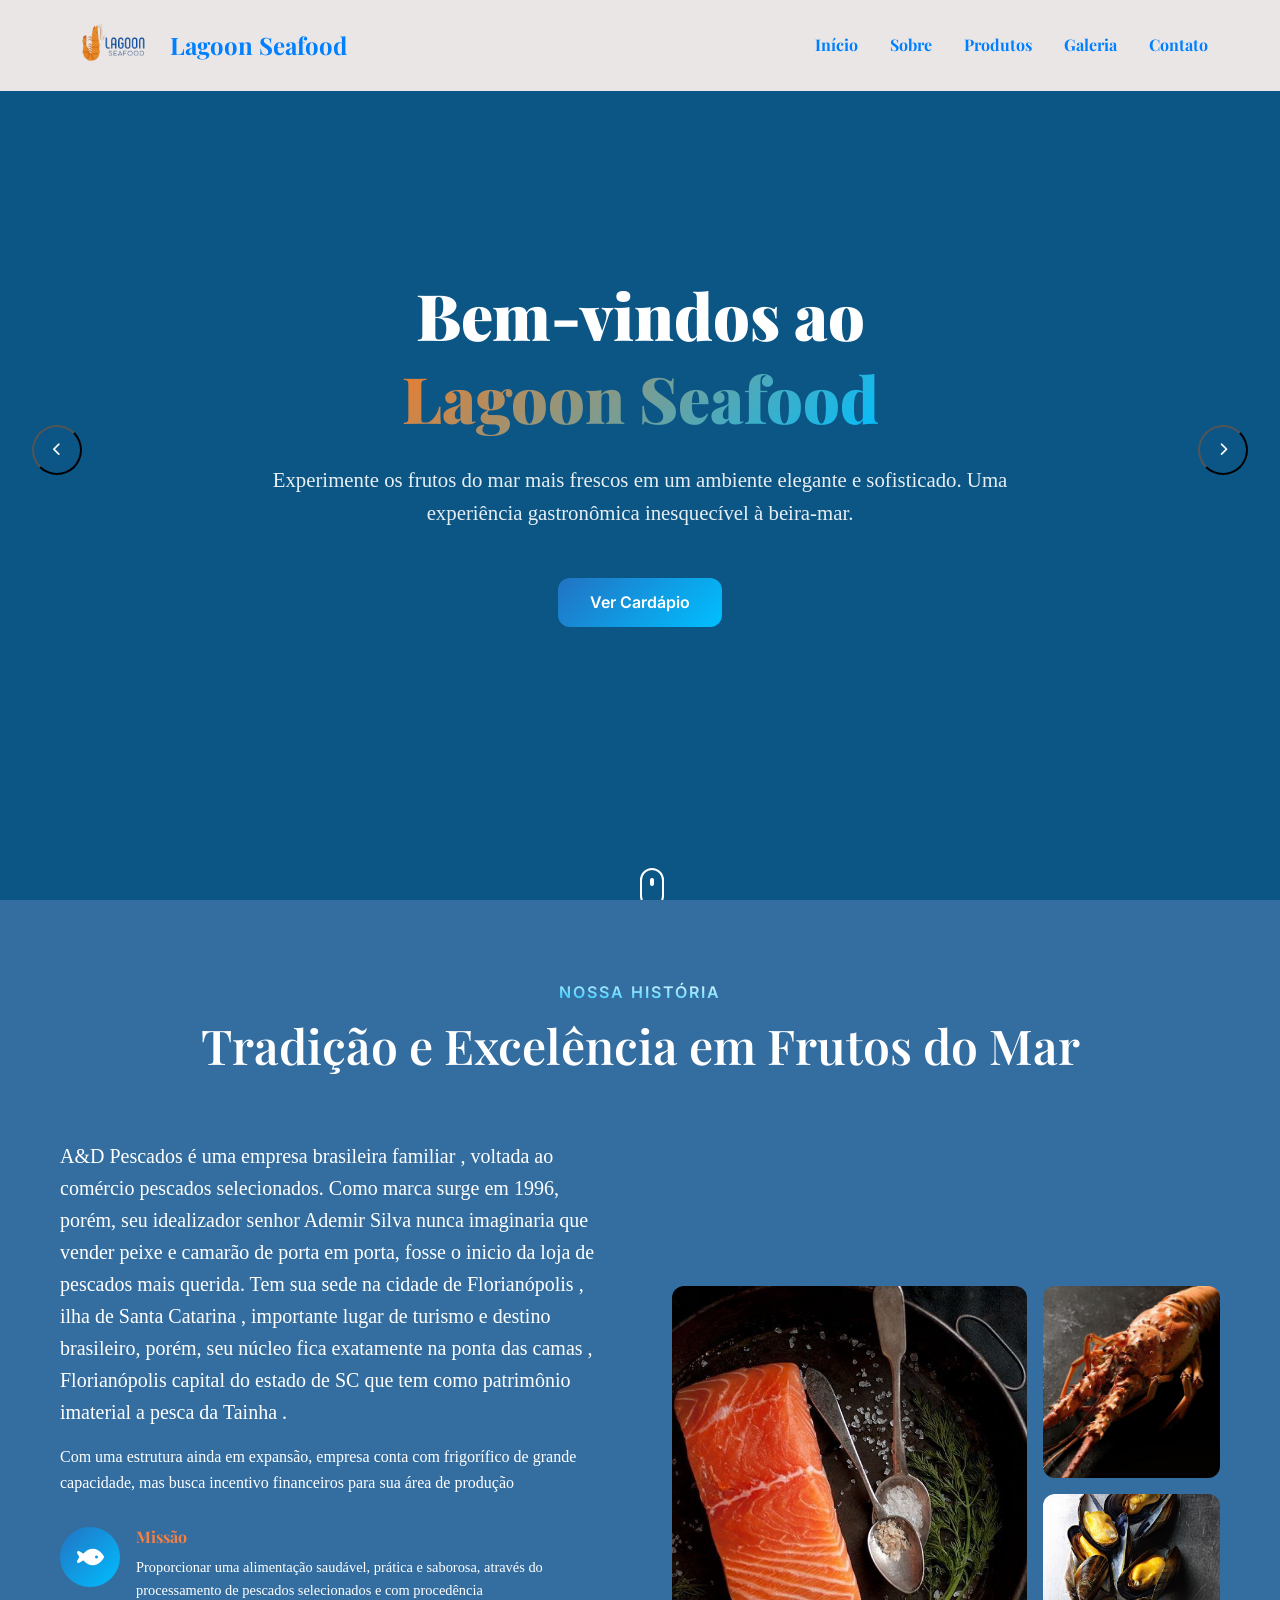
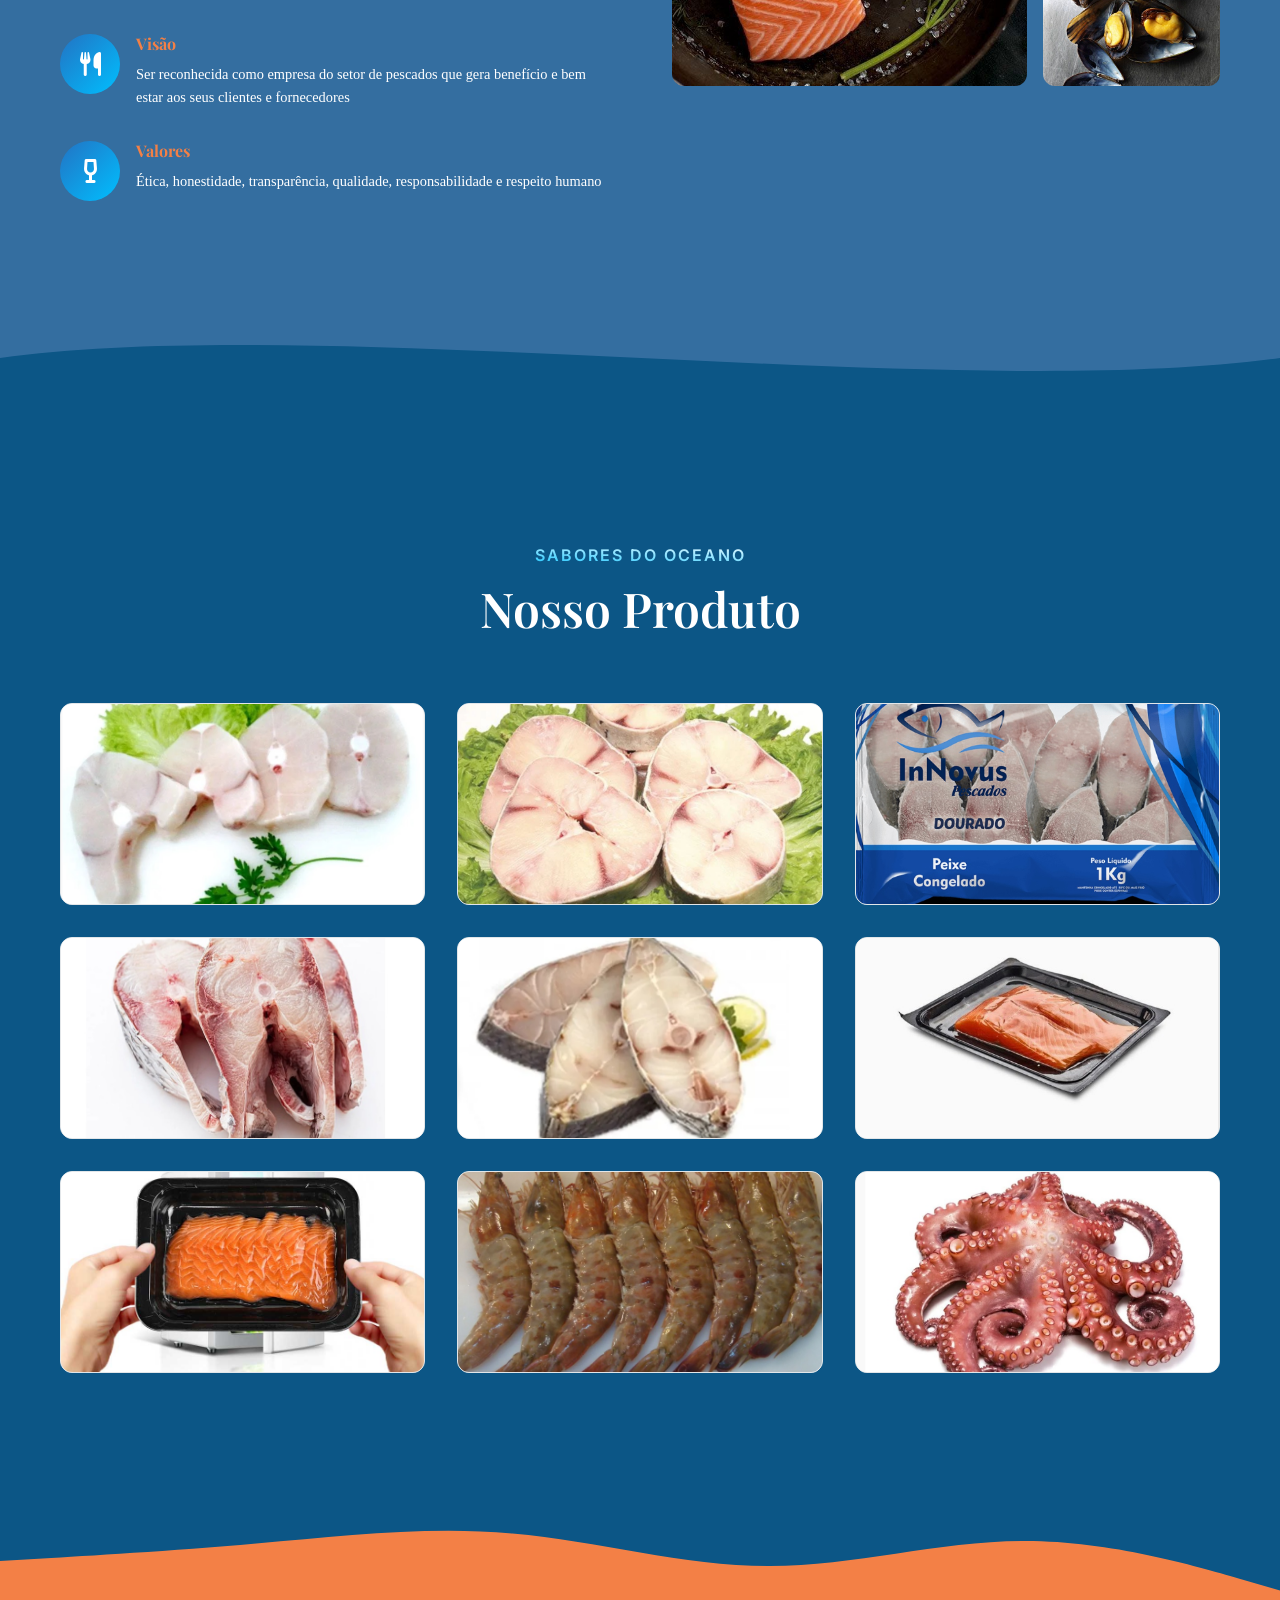
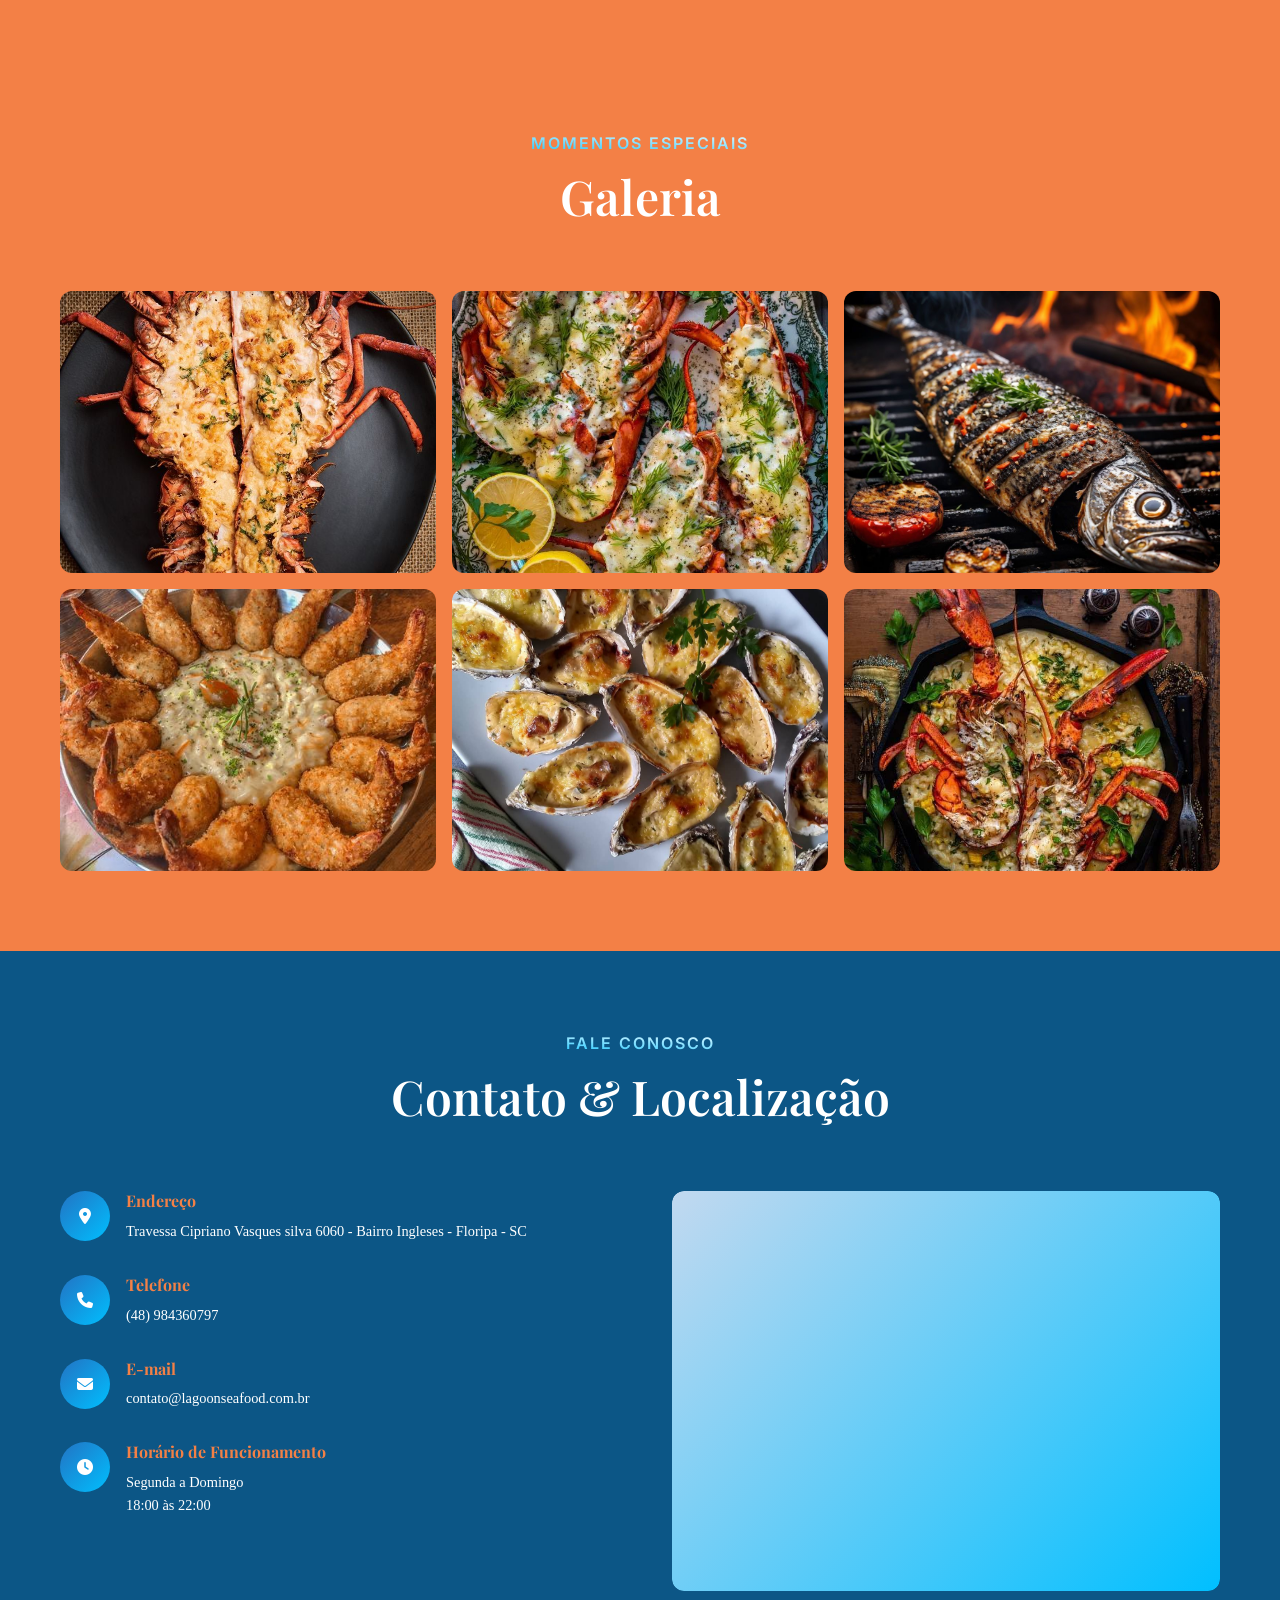
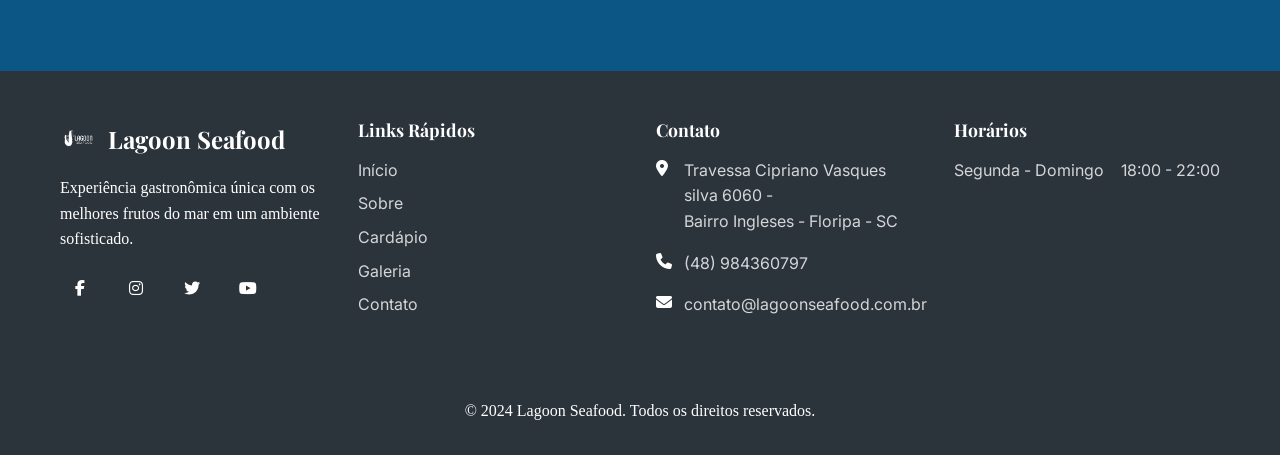
==== commit ffd12d68: "Atualiza mapa e corrige funcionalidades JS" ====
--- a/LagoonSeafood_1.5/index.html
+++ b/LagoonSeafood_1.5/index.html
@@ -52,7 +52,7 @@
                     <a href="#about" class="nav-link">Sobre</a>
                 </li>
                 <li class="nav-item">
-                    <a href="#menu" class="nav-link">Cardápio</a>
+                    <a href="#menu" class="nav-link">Produtos</a>
                 </li>
                 <li class="nav-item">
                     <a href="#gallery" class="nav-link">Galeria</a>
@@ -188,19 +188,17 @@
                 <div class="about-images" data-aos="fade-left">
                     <div class="image-grid">
                         <div class="image-item large">
-                            <img src="https://images.unsplash.com/photo-1517248135467-4c7edcad34c4?ixlib=rb-4.0.3&auto=format&fit=crop&w=600&q=80"
-                                alt="Interior do restaurante">
+                            <img src="img/ft3.jpg" alt="Interior do restaurante">
                         </div>
                         <div class="image-item">
-                            <img src="https://images.unsplash.com/photo-1571091718767-18b5b1457add?ixlib=rb-4.0.3&auto=format&fit=crop&w=400&q=80"
-                                alt="Chef preparando">
+                            <img src="img/ft4.jpg" alt="Chef preparando">
                         </div>
                         <div class="image-item">
-                            <img src="https://images.unsplash.com/photo-1544025162-d76694265947?ixlib=rb-4.0.3&auto=format&fit=crop&w=400&q=80"
-                                alt="Prato especial">
-                        </div>
-                    </div>
-                </div>
+                            <img src="img/ft16.jpg" alt="Prato especial">
+                        </div>
+                    </div>
+                </div>
+                
             </div>
         </div>
     </section>
@@ -229,125 +227,69 @@
         <div class="container">
             <div class="section-header" data-aos="fade-up">
                 <span class="section-subtitle">Sabores do Oceano</span>
-                <h2>Nosso Cardápio</h2>
-            </div>
-
-            <div class="menu-filters" data-aos="fade-up" data-aos-delay="200">
-                <button class="filter-btn active" data-filter="all">Todos</button>
-                <button class="filter-btn" data-filter="appetizers">Entradas</button>
-                <button class="filter-btn" data-filter="mains">Pratos Principais</button>
-                <button class="filter-btn" data-filter="desserts">Sobremesas</button>
-                <button class="filter-btn" data-filter="drinks">Bebidas</button>
-            </div>
+                <h2>Nosso Produto</h2>
+            </div>
+
+           
 
             <div class="menu-grid" id="menu-grid">
-                <!-- Entradas -->
                 <div class="menu-item" data-category="appetizers" data-aos="fade-up">
                     <div class="menu-image">
-                        <img src="https://images.unsplash.com/photo-1565299624946-b28f40a0ca4b?ixlib=rb-4.0.3&auto=format&fit=crop&w=400&q=80"
-                            alt="Ceviche de Peixe">
-                    </div>
-                    <div class="menu-content">
-                        <div class="menu-header">
-                            <h3>Ceviche de Peixe</h3>
-                            <span class="price">R$ 38</span>
-                        </div>
-                        <p>Peixe fresco marinado em limão, cebola roxa, pimenta e coentro</p>
-                    </div>
-                </div>
-
+                        <img src="img/cação.jpg" alt="Cação">
+                    </div>
+                </div>
+            
                 <div class="menu-item" data-category="appetizers" data-aos="fade-up" data-aos-delay="100">
                     <div class="menu-image">
-                        <img src="https://images.unsplash.com/photo-1559847844-5315695dadae?ixlib=rb-4.0.3&auto=format&fit=crop&w=400&q=80"
-                            alt="Ostras Frescas">
-                    </div>
-                    <div class="menu-content">
-                        <div class="menu-header">
-                            <h3>Ostras Frescas</h3>
-                            <span class="price">R$ 12/un</span>
-                        </div>
-                        <p>Ostras selecionadas servidas com molho mignonette e limão</p>
-                    </div>
-                </div>
-
-                <!-- Pratos Principais -->
+                        <img src="img/meca.jpg" alt="Meca">
+                    </div>
+                </div>
+            
                 <div class="menu-item" data-category="mains" data-aos="fade-up" data-aos-delay="200">
                     <div class="menu-image">
-                        <img src="https://images.unsplash.com/photo-1558618047-3c8c76ca7d13?ixlib=rb-4.0.3&auto=format&fit=crop&w=400&q=80"
-                            alt="Paella de Frutos do Mar">
-                    </div>
-                    <div class="menu-content">
-                        <div class="menu-header">
-                            <h3>Paella de Frutos do Mar</h3>
-                            <span class="price">R$ 128</span>
-                        </div>
-                        <p>Arroz bomba com camarões, lulas, mexilhões e açafrão</p>
-                    </div>
-                </div>
-
+                        <img src="img/peixe congelado.jpg" alt="Peixe Congelado">
+                    </div>
+                </div>
+            
                 <div class="menu-item" data-category="mains" data-aos="fade-up" data-aos-delay="300">
                     <div class="menu-image">
-                        <img src="https://images.unsplash.com/photo-1535399831218-d5bd36d1a6b3?ixlib=rb-4.0.3&auto=format&fit=crop&w=400&q=80"
-                            alt="Salmão Grelhado">
-                    </div>
-                    <div class="menu-content">
-                        <div class="menu-header">
-                            <h3>Salmão Grelhado</h3>
-                            <span class="price">R$ 89</span>
-                        </div>
-                        <p>Salmão fresco grelhado com risotto de limão siciliano e aspargos</p>
-                    </div>
-                </div>
-
+                        <img src="img/tainha posta.jpg" alt="Tainha Posta">
+                    </div>
+                </div>
+            
                 <div class="menu-item" data-category="mains" data-aos="fade-up" data-aos-delay="400">
                     <div class="menu-image">
-                        <img src="https://images.unsplash.com/photo-1632778149955-e80f8ceca2e8?ixlib=rb-4.0.3&auto=format&fit=crop&w=400&q=80"
-                            alt="Lagosta Thermidor">
-                    </div>
-                    <div class="menu-content">
-                        <div class="menu-header">
-                            <h3>Lagosta Thermidor</h3>
-                            <span class="price">R$ 198</span>
-                        </div>
-                        <p>Lagosta gratinada com molho cremoso de conhaque e queijo gruyère</p>
-                    </div>
-                </div>
-
-                <!-- Sobremesas -->
+                        <img src="img/posta corvina.jpg" alt="Posta Corvina">
+                    </div>
+                </div>
+            
                 <div class="menu-item" data-category="desserts" data-aos="fade-up" data-aos-delay="500">
                     <div class="menu-image">
-                        <img src="https://images.unsplash.com/photo-1551024506-0bccd828d307?ixlib=rb-4.0.3&auto=format&fit=crop&w=400&q=80"
-                            alt="Tarte de Limão">
-                    </div>
-                    <div class="menu-content">
-                        <div class="menu-header">
-                            <h3>Tarte de Limão</h3>
-                            <span class="price">R$ 28</span>
-                        </div>
-                        <p>Torta crocante com creme de limão e merengue italiano</p>
-                    </div>
-                </div>
-
-                <!-- Bebidas -->
-                <div class="menu-item" data-category="drinks" data-aos="fade-up" data-aos-delay="600">
-                    <div class="menu-image">
-                        <img src="https://images.unsplash.com/photo-1587223962930-cb7f31384c19?ixlib=rb-4.0.3&auto=format&fit=crop&w=400&q=80"
-                            alt="Vinho Branco">
-                    </div>
-                    <div class="menu-content">
-                        <div class="menu-header">
-                            <h3>Vinho Branco Seleção</h3>
-                            <span class="price">R$ 89</span>
-                        </div>
-                        <p>Seleção especial de vinhos brancos que harmonizam perfeitamente</p>
-                    </div>
-                </div>
-            </div>
-
-            <div class="menu-cta" data-aos="fade-up" data-aos-delay="700">
-                <a href="#" class="btn btn-primary">Ver Cardápio Completo</a>
-            </div>
-        </div>
+                        <img src="img/filé de salmão.jpg" alt="Filé de Salmão">
+                    </div>
+                </div>
+            
+                <div class="menu-item" data-category="mains" data-aos="fade-up" data-aos-delay="600">
+                    <div class="menu-image">
+                        <img src="img/filé de salmão (2).jpg" alt="Filé de Salmão (2)">
+                    </div>
+                </div>
+            
+         
+                <div class="menu-item" data-category="appetizers" data-aos="fade-up" data-aos-delay="900">
+                    <div class="menu-image">
+                        <img src="img/camarão rosa.jpg" alt="Camarão Rosa">
+                    </div>
+                </div>
+            
+                <div class="menu-item" data-category="appetizers" data-aos="fade-up" data-aos-delay="1000">
+                    <div class="menu-image">
+                        <img src="img/polvo.jpg" alt="Polvo">
+                    </div>
+                </div>
+            </div>
+            
+            
     </section>
 
     <!-- Ondas no final do site (antes do footer) -->
@@ -366,51 +308,45 @@
                 <span class="section-subtitle">Momentos Especiais</span>
                 <h2>Galeria</h2>
             </div>
-
+    
             <div class="gallery-grid" data-aos="fade-up" data-aos-delay="200">
                 <div class="gallery-item" data-aos="zoom-in" data-aos-delay="100">
-                    <img src="https://images.unsplash.com/photo-1414235077428-338989a2e8c0?ixlib=rb-4.0.3&auto=format&fit=crop&w=400&q=80"
-                        alt="Ambiente do restaurante">
-                    <div class="gallery-overlay">
-                        <i class="fas fa-search-plus"></i>
-                    </div>
-                </div>
-
+                    <img src="img/ft2.jpg" alt="Ceviche de Peixe">
+                    <div class="gallery-overlay">
+                        <i class="fas fa-search-plus"></i>
+                    </div>
+                </div>
+    
                 <div class="gallery-item" data-aos="zoom-in" data-aos-delay="200">
-                    <img src="https://images.unsplash.com/photo-1551218808-94e220e084d2?ixlib=rb-4.0.3&auto=format&fit=crop&w=400&q=80"
-                        alt="Pratos especiais">
-                    <div class="gallery-overlay">
-                        <i class="fas fa-search-plus"></i>
-                    </div>
-                </div>
-
+                    <img src="img/ft5.jpg" alt="Ostras Frescas">
+                    <div class="gallery-overlay">
+                        <i class="fas fa-search-plus"></i>
+                    </div>
+                </div>
+    
                 <div class="gallery-item" data-aos="zoom-in" data-aos-delay="300">
-                    <img src="https://images.unsplash.com/photo-1559329007-40df8cd54bbd?ixlib=rb-4.0.3&auto=format&fit=crop&w=400&q=80"
-                        alt="Vista do oceano">
-                    <div class="gallery-overlay">
-                        <i class="fas fa-search-plus"></i>
-                    </div>
-                </div>
-
+                    <img src="img/ft9.jpg" alt="Paella de Frutos do Mar">
+                    <div class="gallery-overlay">
+                        <i class="fas fa-search-plus"></i>
+                    </div>
+                </div>
+    
                 <div class="gallery-item" data-aos="zoom-in" data-aos-delay="400">
-                    <img src="https://images.unsplash.com/photo-1517248135467-4c7edcad34c4?ixlib=rb-4.0.3&auto=format&fit=crop&w=400&q=80"
-                        alt="Interior elegante">
-                    <div class="gallery-overlay">
-                        <i class="fas fa-search-plus"></i>
-                    </div>
-                </div>
-
+                    <img src="img/ft7.jpg" alt="Salmão Grelhado">
+                    <div class="gallery-overlay">
+                        <i class="fas fa-search-plus"></i>
+                    </div>
+                </div>
+    
                 <div class="gallery-item" data-aos="zoom-in" data-aos-delay="500">
-                    <img src="https://images.unsplash.com/photo-1544025162-d76694265947?ixlib=rb-4.0.3&auto=format&fit=crop&w=400&q=80"
-                        alt="Chef trabalhando">
-                    <div class="gallery-overlay">
-                        <i class="fas fa-search-plus"></i>
-                    </div>
-                </div>
-
+                    <img src="img/ft6.jpg" alt="Lagosta Thermidor">
+                    <div class="gallery-overlay">
+                        <i class="fas fa-search-plus"></i>
+                    </div>
+                </div>
+    
                 <div class="gallery-item" data-aos="zoom-in" data-aos-delay="600">
-                    <img src="https://images.unsplash.com/photo-1571091718767-18b5b1457add?ixlib=rb-4.0.3&auto=format&fit=crop&w=400&q=80"
-                        alt="Terraço com vista">
+                    <img src="img/ft13.jpg" alt="Tarte de Limão">
                     <div class="gallery-overlay">
                         <i class="fas fa-search-plus"></i>
                     </div>
@@ -418,6 +354,7 @@
             </div>
         </div>
     </section>
+    
 
     <!-- Contact & Reservation Section -->
     <section id="contact" class="contact-section">
@@ -435,7 +372,7 @@
                         </div>
                         <div class="info-content">
                             <h4>Endereço</h4>
-                            <p>Av. Atlântica, 1500<br>Copacabana - Rio de Janeiro, RJ</p>
+                            <p>Travessa Cipriano Vasques silva 6060 - Bairro Ingleses - Floripa - SC   </p>
                         </div>
                     </div>
 
@@ -445,7 +382,7 @@
                         </div>
                         <div class="info-content">
                             <h4>Telefone</h4>
-                            <p>(21) 3555-0123</p>
+                            <p>(48) 984360797</p>
                         </div>
                     </div>
 
@@ -465,7 +402,7 @@
                         </div>
                         <div class="info-content">
                             <h4>Horário de Funcionamento</h4>
-                            <p>Segunda a Domingo<br>18:00 às 24:00</p>
+                            <p>Segunda a Domingo<br>18:00 às 22:00</p>
                         </div>
                     </div>
                 </div>
@@ -511,11 +448,11 @@
                     <h4>Contato</h4>
                     <div class="contact-item">
                         <i class="fas fa-map-marker-alt"></i>
-                        <span>Av. Atlântica, 1500<br>Copacabana - RJ</span>
+                        <span>Travessa Cipriano Vasques silva 6060 - <br> Bairro Ingleses - Floripa - SC</span>
                     </div>
                     <div class="contact-item">
                         <i class="fas fa-phone"></i>
-                        <span>(21) 3555-0123</span>
+                        <span>(48) 984360797</span>
                     </div>
                     <div class="contact-item">
                         <i class="fas fa-envelope"></i>
@@ -527,15 +464,9 @@
                     <h4>Horários</h4>
                     <div class="hours-item">
                         <span class="day">Segunda - Domingo</span>
-                        <span class="time">18:00 - 24:00</span>
-                    </div>
-                    <div class="newsletter">
-                        <h5>Newsletter</h5>
-                        <form class="newsletter-form">
-                            <input type="email" placeholder="Seu e-mail">
-                            <button type="submit"><i class="fas fa-paper-plane"></i></button>
-                        </form>
-                    </div>
+                        <span class="time">18:00 - 22:00</span>
+                    </div>
+                   
                 </div>
             </div>
 
--- a/LagoonSeafood_1.5/style.css
+++ b/LagoonSeafood_1.5/style.css
@@ -692,6 +692,8 @@
     box-shadow: var(--shadow-sm);
     transition: var(--transition);
     border: 1px solid hsl(var(--border));
+    padding: 0;
+    margin: 0;
 }
 
 .menu-item:hover {
@@ -709,6 +711,12 @@
     height: 100%;
     object-fit: cover;
     transition: var(--transition);
+    border: none;
+    padding: 0;
+    background: none;
+    box-shadow: none;
+    display: block;
+    border-radius: 0; /* Pode ajustar se quiser bordas arredondadas */
 }
 
 .menu-item:hover .menu-image img {
@@ -888,6 +896,7 @@
     color: hsl(var(--primary));
     font-size: 1.2rem;
     font-weight: 600;
+    
 }
 
 /* Reservation Section */
